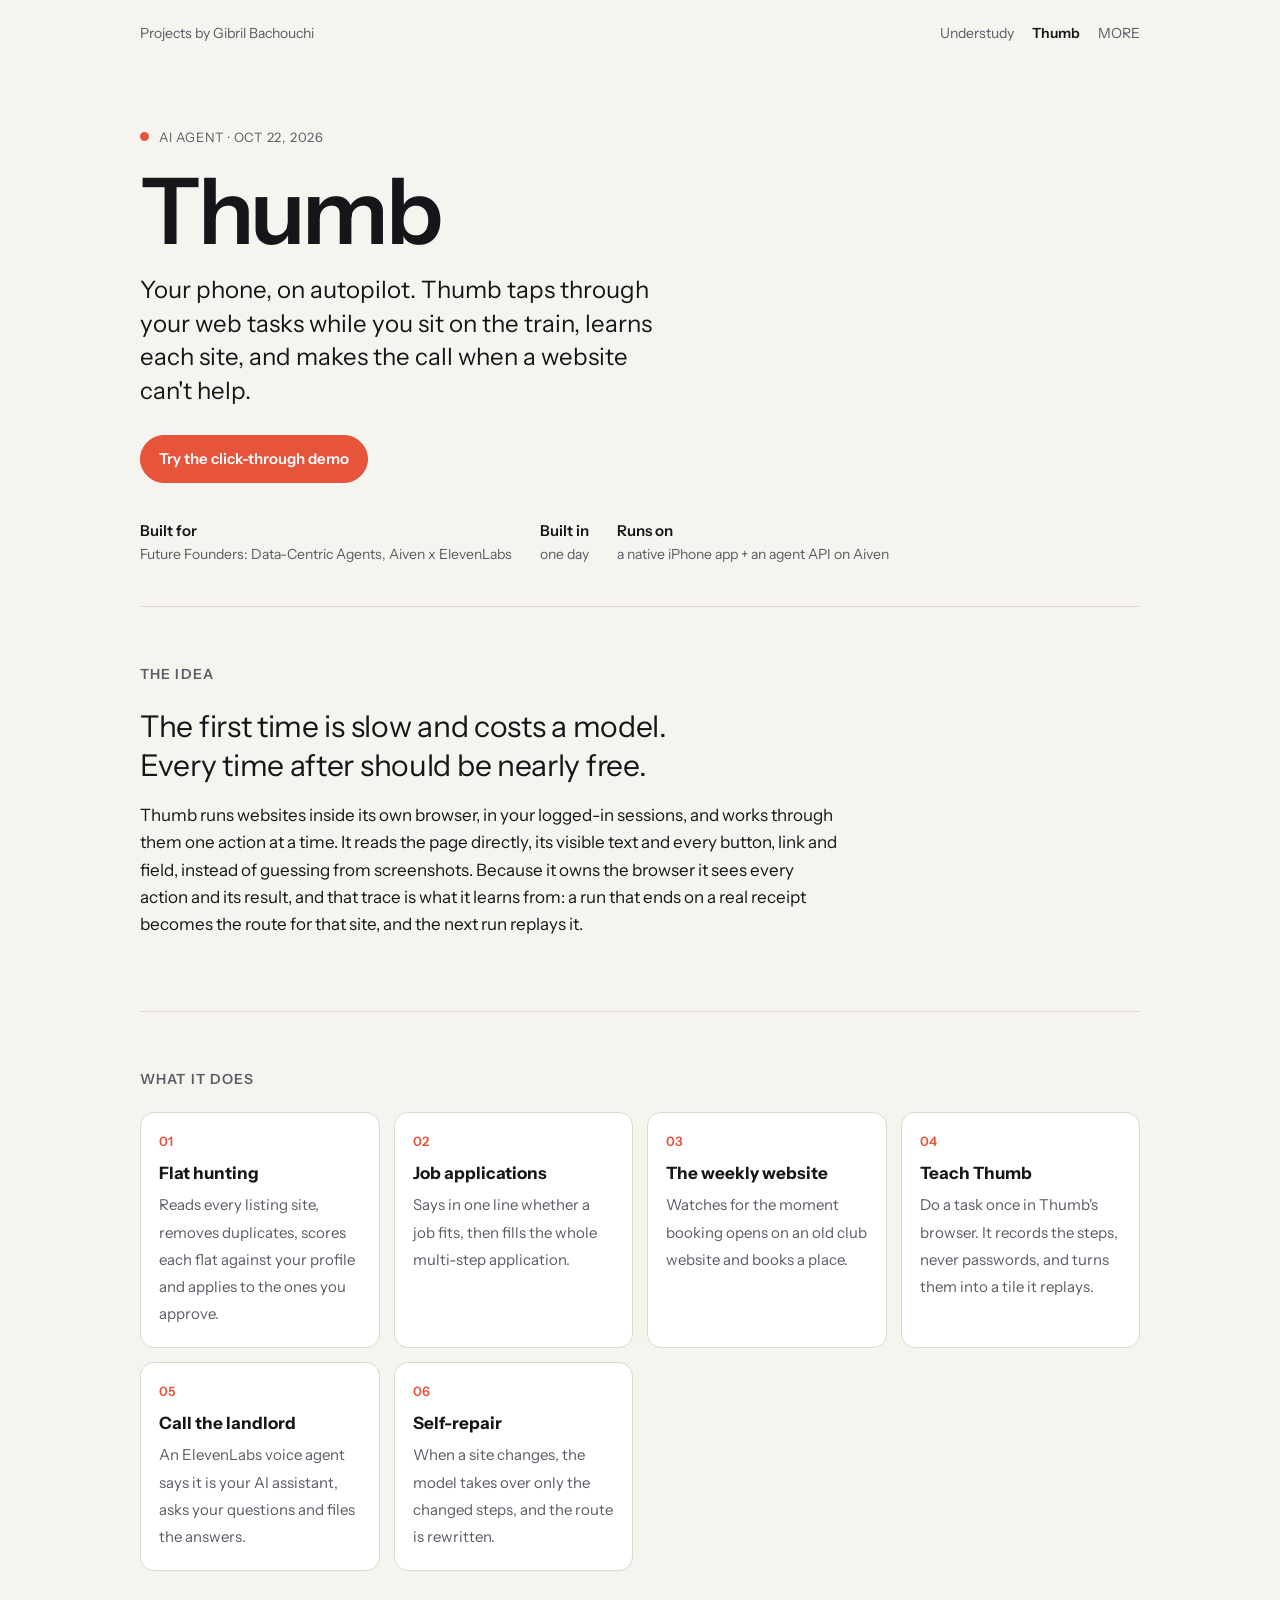
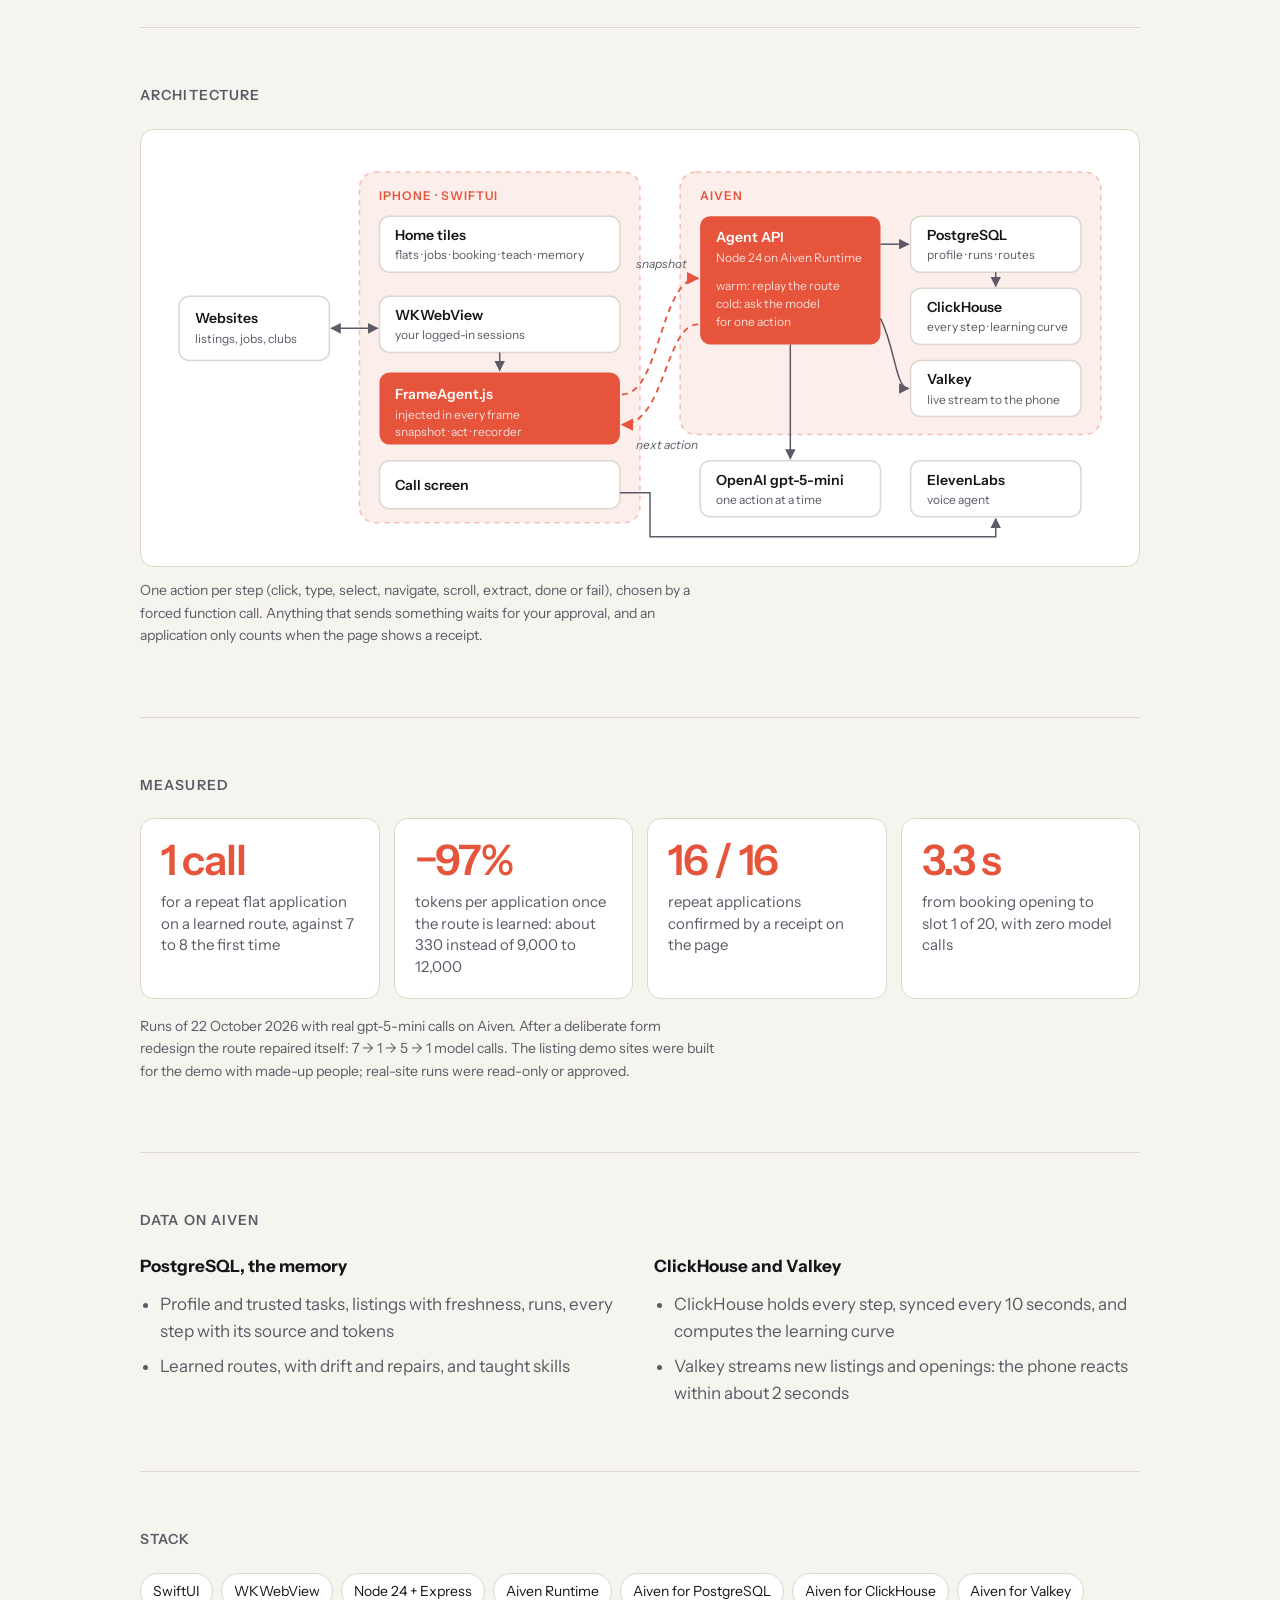
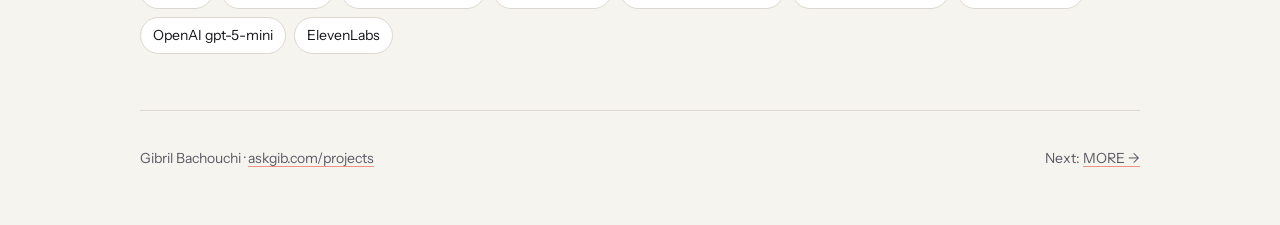
==== thumb/index.html @ 0cd2449a "One-page sites for Understudy, Thumb and MORE — gib" ====
<!doctype html>
<html lang="en">
<head>
<meta charset="utf-8">
<meta name="viewport" content="width=device-width, initial-scale=1">
<title>Thumb</title>
<meta name="description" content="A native iPhone agent that works through websites in your own logged-in sessions, learns each site, and makes the phone call when a website isn't enough.">
<link rel="preconnect" href="https://fonts.googleapis.com">
<link rel="stylesheet" href="https://fonts.googleapis.com/css2?family=Instrument+Sans:wght@400;600&display=swap">
<link rel="stylesheet" href="../style.css">
<style>:root { --accent: #e5543b; }</style>
</head>
<body>
<div class="wrap">
  <header class="top">
    <a href="../">Projects by Gibril Bachouchi</a>
    <nav><a href="../understudy/">Understudy</a><a href="./" aria-current="page">Thumb</a><a href="../more/">MORE</a></nav>
  </header>

  <div class="hero">
    <span class="eyebrow"><span class="dot"></span>AI agent · Oct 22, 2026</span>
    <h1>Thumb</h1>
    <p class="lede">Your phone, on autopilot. Thumb taps through your web tasks while you sit on the train, learns each site, and makes the call when a website can't help.</p>
    <div class="actions">
      <a class="btn primary" href="https://gibouu.github.io/thumb/">Try the click-through demo</a>
    </div>
    <div class="meta">
      <div><b>Built for</b>Future Founders: Data-Centric Agents, Aiven x ElevenLabs</div>
      <div><b>Built in</b>one day</div>
      <div><b>Runs on</b>a native iPhone app + an agent API on Aiven</div>
    </div>
  </div>

  <section>
    <h2>The idea</h2>
    <p class="big">The first time is slow and costs a model. Every time after should be nearly free.</p>
    <p>Thumb runs websites inside its own browser, in your logged-in sessions, and works through them one action at a time. It reads the page directly, its visible text and every button, link and field, instead of guessing from screenshots. Because it owns the browser it sees every action and its result, and that trace is what it learns from: a run that ends on a real receipt becomes the route for that site, and the next run replays it.</p>
  </section>

  <section>
    <h2>What it does</h2>
    <ol class="steps">
      <li><b>Flat hunting</b><span>Reads every listing site, removes duplicates, scores each flat against your profile and applies to the ones you approve.</span></li>
      <li><b>Job applications</b><span>Says in one line whether a job fits, then fills the whole multi-step application.</span></li>
      <li><b>The weekly website</b><span>Watches for the moment booking opens on an old club website and books a place.</span></li>
      <li><b>Teach Thumb</b><span>Do a task once in Thumb's browser. It records the steps, never passwords, and turns them into a tile it replays.</span></li>
      <li><b>Call the landlord</b><span>An ElevenLabs voice agent says it is your AI assistant, asks your questions and files the answers.</span></li>
      <li><b>Self-repair</b><span>When a site changes, the model takes over only the changed steps, and the route is rewritten.</span></li>
    </ol>
  </section>

  <section>
    <h2>Architecture</h2>
    <div class="figure">
      <svg viewBox="0 0 960 400" role="img" aria-labelledby="arch-t">
        <title id="arch-t">Thumb architecture: the iPhone app injects a frame agent into its web view, which talks to an agent API on Aiven Runtime backed by PostgreSQL, ClickHouse and Valkey, with gpt-5-mini choosing actions and ElevenLabs placing calls.</title>
        <defs>
          <marker id="head" viewBox="0 0 10 10" refX="9" refY="5" markerWidth="7" markerHeight="7" orient="auto-start-reverse"><path class="mh" d="M0 0L10 5L0 10z"/></marker>
          <marker id="headA" viewBox="0 0 10 10" refX="9" refY="5" markerWidth="7" markerHeight="7" orient="auto-start-reverse"><path class="mha" d="M0 0L10 5L0 10z"/></marker>
        </defs>

        <rect class="box" x="20" y="148" width="150" height="64" rx="10"/>
        <text class="t" x="36" y="175">Websites</text><text class="s" x="36" y="195">listings, jobs, clubs</text>

        <rect class="zone" x="200" y="24" width="280" height="350" rx="16"/>
        <text class="z" x="220" y="52">iPhone · SwiftUI</text>
        <rect class="box" x="220" y="68" width="240" height="56" rx="10"/>
        <text class="t" x="236" y="92">Home tiles</text><text class="s" x="236" y="111">flats · jobs · booking · teach · memory</text>
        <rect class="box" x="220" y="148" width="240" height="56" rx="10"/>
        <text class="t" x="236" y="172">WKWebView</text><text class="s" x="236" y="191">your logged-in sessions</text>
        <rect class="hot" x="220" y="224" width="240" height="72" rx="10"/>
        <text class="w" x="236" y="250">FrameAgent.js</text>
        <text class="ws" x="236" y="270">injected in every frame</text>
        <text class="ws" x="236" y="287">snapshot · act · recorder</text>
        <rect class="box" x="220" y="312" width="240" height="48" rx="10"/>
        <text class="t" x="236" y="341">Call screen</text>

        <path class="arrow" d="M172 180H218" marker-start="url(#head)"/>
        <path class="arrow" d="M340 204V222"/>

        <rect class="zone" x="520" y="24" width="420" height="262" rx="16"/>
        <text class="z" x="540" y="52">Aiven</text>
        <rect class="hot" x="540" y="68" width="180" height="128" rx="10"/>
        <text class="w" x="556" y="94">Agent API</text>
        <text class="ws" x="556" y="114">Node 24 on Aiven Runtime</text>
        <text class="ws" x="556" y="142">warm: replay the route</text>
        <text class="ws" x="556" y="160">cold: ask the model</text>
        <text class="ws" x="556" y="178">for one action</text>

        <rect class="box" x="750" y="68" width="170" height="56" rx="10"/>
        <text class="t" x="766" y="92">PostgreSQL</text><text class="s" x="766" y="111">profile · runs · routes</text>
        <rect class="box" x="750" y="140" width="170" height="56" rx="10"/>
        <text class="t" x="766" y="164">ClickHouse</text><text class="s" x="766" y="183">every step · learning curve</text>
        <rect class="box" x="750" y="212" width="170" height="56" rx="10"/>
        <text class="t" x="766" y="236">Valkey</text><text class="s" x="766" y="255">live stream to the phone</text>

        <path class="arrow" d="M720 96H748"/>
        <path class="arrow" d="M835 124V138"/>
        <path class="arrow" d="M720 170C735 200 735 240 748 240"/>

        <path class="loop" d="M462 246C500 246 500 130 538 130"/>
        <path class="loop" d="M538 176C505 176 505 276 462 276"/>
        <text class="lbl" x="476" y="120">snapshot</text>
        <text class="lbl" x="476" y="300">next action</text>

        <rect class="box" x="540" y="312" width="180" height="56" rx="10"/>
        <text class="t" x="556" y="336">OpenAI gpt-5-mini</text><text class="s" x="556" y="355">one action at a time</text>
        <path class="arrow" d="M630 196V310"/>

        <rect class="box" x="750" y="312" width="170" height="56" rx="10"/>
        <text class="t" x="766" y="336">ElevenLabs</text><text class="s" x="766" y="355">voice agent</text>
        <path class="arrow" d="M460 344H490V388H835V370"/>
      </svg>
    </div>
    <p class="caption">One action per step (click, type, select, navigate, scroll, extract, done or fail), chosen by a forced function call. Anything that sends something waits for your approval, and an application only counts when the page shows a receipt.</p>
  </section>

  <section>
    <h2>Measured</h2>
    <div class="stats">
      <div class="stat"><div class="n">1 call</div><div class="d">for a repeat flat application on a learned route, against 7 to 8 the first time</div></div>
      <div class="stat"><div class="n">−97%</div><div class="d">tokens per application once the route is learned: about 330 instead of 9,000 to 12,000</div></div>
      <div class="stat"><div class="n">16 / 16</div><div class="d">repeat applications confirmed by a receipt on the page</div></div>
      <div class="stat"><div class="n">3.3 s</div><div class="d">from booking opening to slot 1 of 20, with zero model calls</div></div>
    </div>
    <p class="note">Runs of 22 October 2026 with real gpt-5-mini calls on Aiven. After a deliberate form redesign the route repaired itself: 7 → 1 → 5 → 1 model calls. The listing demo sites were built for the demo with made-up people; real-site runs were read-only or approved.</p>
  </section>

  <section>
    <h2>Data on Aiven</h2>
    <div class="cols">
      <div>
        <h3>PostgreSQL, the memory</h3>
        <ul><li>Profile and trusted tasks, listings with freshness, runs, every step with its source and tokens</li><li>Learned routes, with drift and repairs, and taught skills</li></ul>
      </div>
      <div>
        <h3>ClickHouse and Valkey</h3>
        <ul><li>ClickHouse holds every step, synced every 10 seconds, and computes the learning curve</li><li>Valkey streams new listings and openings: the phone reacts within about 2 seconds</li></ul>
      </div>
    </div>
  </section>

  <section>
    <h2>Stack</h2>
    <ul class="chips">
      <li>SwiftUI</li><li>WKWebView</li><li>Node 24 + Express</li><li>Aiven Runtime</li><li>Aiven for PostgreSQL</li><li>Aiven for ClickHouse</li><li>Aiven for Valkey</li><li>OpenAI gpt-5-mini</li><li>ElevenLabs</li>
    </ul>
  </section>

  <footer>
    <span>Gibril Bachouchi · <a href="https://www.askgib.com/projects">askgib.com/projects</a></span>
    <span>Next: <a href="../more/">MORE →</a></span>
  </footer>
</div>
</body>
</html>
---- style.css ----
/* One stylesheet for every project page. Each page sets --accent on <body>. */
:root {
  --bg: #f6f4ef;
  --surface: #ffffff;
  --ink: #16151a;
  --muted: #5d5a66;
  --line: #dcd8cf;
  --accent: #3b5bfd;
  --accent-ink: #ffffff;
  --tint: color-mix(in srgb, var(--accent) 10%, var(--surface));
  --radius: 14px;
  color-scheme: light;
}
@media (prefers-color-scheme: dark) {
  :root:not([data-theme="light"]) {
    --bg: #111014;
    --surface: #1b1a20;
    --ink: #f2f0ea;
    --muted: #a6a2ad;
    --line: #2f2d36;
    color-scheme: dark;
  }
}

* { box-sizing: border-box; }
html { -webkit-text-size-adjust: 100%; }
body {
  margin: 0;
  background: var(--bg);
  color: var(--ink);
  font: 17px/1.6 "Instrument Sans", system-ui, -apple-system, "Segoe UI", sans-serif;
}
a { color: inherit; text-decoration-color: color-mix(in srgb, var(--accent) 60%, transparent); text-underline-offset: 3px; }
a:hover { text-decoration-color: var(--accent); }

.wrap { max-width: 1040px; margin: 0 auto; padding: 0 20px; }

/* Top bar */
.top { display: flex; justify-content: space-between; align-items: center; padding: 22px 0; font-size: 14px; color: var(--muted); }
.top a { text-decoration: none; }
.top a:hover { color: var(--ink); }
.top nav { display: flex; gap: 18px; flex-wrap: wrap; }
.top nav a[aria-current="page"] { color: var(--ink); font-weight: 600; }

/* Hero */
.hero { padding: 56px 0 40px; border-bottom: 1px solid var(--line); }
.eyebrow { display: inline-flex; gap: 10px; align-items: center; font-size: 13px; letter-spacing: .06em; text-transform: uppercase; color: var(--muted); }
.eyebrow .dot { width: 9px; height: 9px; border-radius: 50%; background: var(--accent); }
h1 { font-size: clamp(44px, 9vw, 92px); line-height: .95; letter-spacing: -.035em; margin: 18px 0 18px; font-weight: 600; }
.lede { font-size: clamp(19px, 2.4vw, 24px); line-height: 1.4; max-width: 34ch; margin: 0 0 28px; }
.actions { display: flex; gap: 12px; flex-wrap: wrap; }
.btn { display: inline-flex; align-items: center; gap: 8px; padding: 11px 18px; border-radius: 999px; font-size: 15px; font-weight: 600; text-decoration: none; border: 1px solid var(--line); background: var(--surface); }
.btn.primary { background: var(--accent); color: var(--accent-ink); border-color: var(--accent); }
.btn:hover { transform: translateY(-1px); }
.meta { display: flex; gap: 28px; flex-wrap: wrap; margin-top: 36px; font-size: 14px; color: var(--muted); }
.meta b { display: block; color: var(--ink); font-weight: 600; font-size: 15px; }

/* Sections */
section { padding: 56px 0; border-bottom: 1px solid var(--line); }
h2 { font-size: 14px; letter-spacing: .08em; text-transform: uppercase; color: var(--muted); margin: 0 0 22px; font-weight: 600; }
.big { font-size: clamp(22px, 3vw, 30px); line-height: 1.3; letter-spacing: -.01em; max-width: 30ch; margin: 0 0 8px; }
p { max-width: 64ch; }

/* Steps */
.steps { list-style: none; padding: 0; margin: 0; display: grid; grid-template-columns: repeat(auto-fit, minmax(220px, 1fr)); gap: 14px; counter-reset: step; }
.steps li { background: var(--surface); border: 1px solid var(--line); border-radius: var(--radius); padding: 18px 18px 20px; counter-increment: step; }
.steps li::before { content: counter(step, decimal-leading-zero); display: block; font-size: 13px; font-weight: 600; color: var(--accent); margin-bottom: 8px; }
.steps b { display: block; margin-bottom: 4px; }
.steps span { color: var(--muted); font-size: 15px; line-height: 1.5; }

/* Diagram */
.figure { background: var(--surface); border: 1px solid var(--line); border-radius: var(--radius); padding: 18px; overflow-x: auto; }
.figure svg { display: block; width: 100%; height: auto; min-width: 640px; }
.figure + .caption { color: var(--muted); font-size: 14px; margin-top: 12px; }
svg .box { fill: var(--surface); stroke: var(--line); stroke-width: 1.5; }
svg .zone { fill: var(--tint); stroke: color-mix(in srgb, var(--accent) 35%, transparent); stroke-width: 1.5; stroke-dasharray: 5 5; }
svg .hot { fill: var(--accent); stroke: none; }
svg .t { fill: var(--ink); font: 600 14px "Instrument Sans", system-ui, sans-serif; }
svg .s { fill: var(--muted); font: 12px "Instrument Sans", system-ui, sans-serif; }
svg .z { fill: var(--accent); font: 600 12px "Instrument Sans", system-ui, sans-serif; letter-spacing: .08em; text-transform: uppercase; }
svg .w { fill: var(--accent-ink); font: 600 14px "Instrument Sans", system-ui, sans-serif; }
svg .ws { fill: color-mix(in srgb, var(--accent-ink) 80%, transparent); font: 12px "Instrument Sans", system-ui, sans-serif; }
svg .arrow { stroke: var(--muted); stroke-width: 1.5; fill: none; marker-end: url(#head); }
svg .loop { stroke: var(--accent); stroke-width: 1.8; fill: none; stroke-dasharray: 6 5; marker-end: url(#headA); }
svg .lbl { fill: var(--muted); font: italic 12px "Instrument Sans", system-ui, sans-serif; }

/* Numbers */
.stats { display: grid; grid-template-columns: repeat(auto-fit, minmax(200px, 1fr)); gap: 14px; }
.stat { background: var(--surface); border: 1px solid var(--line); border-radius: var(--radius); padding: 20px; }
.stat .n { font-size: clamp(30px, 4.4vw, 42px); font-weight: 600; letter-spacing: -.03em; line-height: 1; color: var(--accent); }
.stat .d { margin-top: 10px; font-size: 15px; color: var(--muted); line-height: 1.45; }
.note { color: var(--muted); font-size: 14px; margin-top: 16px; }

/* Stack chips */
.chips { display: flex; flex-wrap: wrap; gap: 8px; list-style: none; padding: 0; margin: 0; }
.chips li { padding: 6px 12px; border-radius: 999px; background: var(--surface); border: 1px solid var(--line); font-size: 14px; }

/* Two-column honest list */
.cols { display: grid; grid-template-columns: repeat(auto-fit, minmax(280px, 1fr)); gap: 28px; }
.cols h3 { font-size: 17px; margin: 0 0 10px; }
.cols ul { margin: 0; padding-left: 20px; color: var(--muted); }
.cols li { margin-bottom: 8px; }

/* Index cards */
.cards { display: grid; grid-template-columns: repeat(auto-fit, minmax(280px, 1fr)); gap: 16px; }
.card { display: block; text-decoration: none; background: var(--surface); border: 1px solid var(--line); border-radius: var(--radius); padding: 24px; border-top: 6px solid var(--accent); transition: transform .15s; }
.card:hover { transform: translateY(-3px); }
.card h3 { font-size: 30px; letter-spacing: -.02em; margin: 6px 0 8px; }
.card p { color: var(--muted); margin: 0 0 14px; font-size: 15px; }
.card .go { font-weight: 600; font-size: 15px; color: var(--accent); }

footer { padding: 36px 0 56px; color: var(--muted); font-size: 14px; display: flex; justify-content: space-between; flex-wrap: wrap; gap: 12px; }

@media (prefers-reduced-motion: reduce) { * { transition: none !important; } .btn:hover, .card:hover { transform: none; } }
svg .mh { fill: var(--muted); }
svg .mha { fill: var(--accent); }
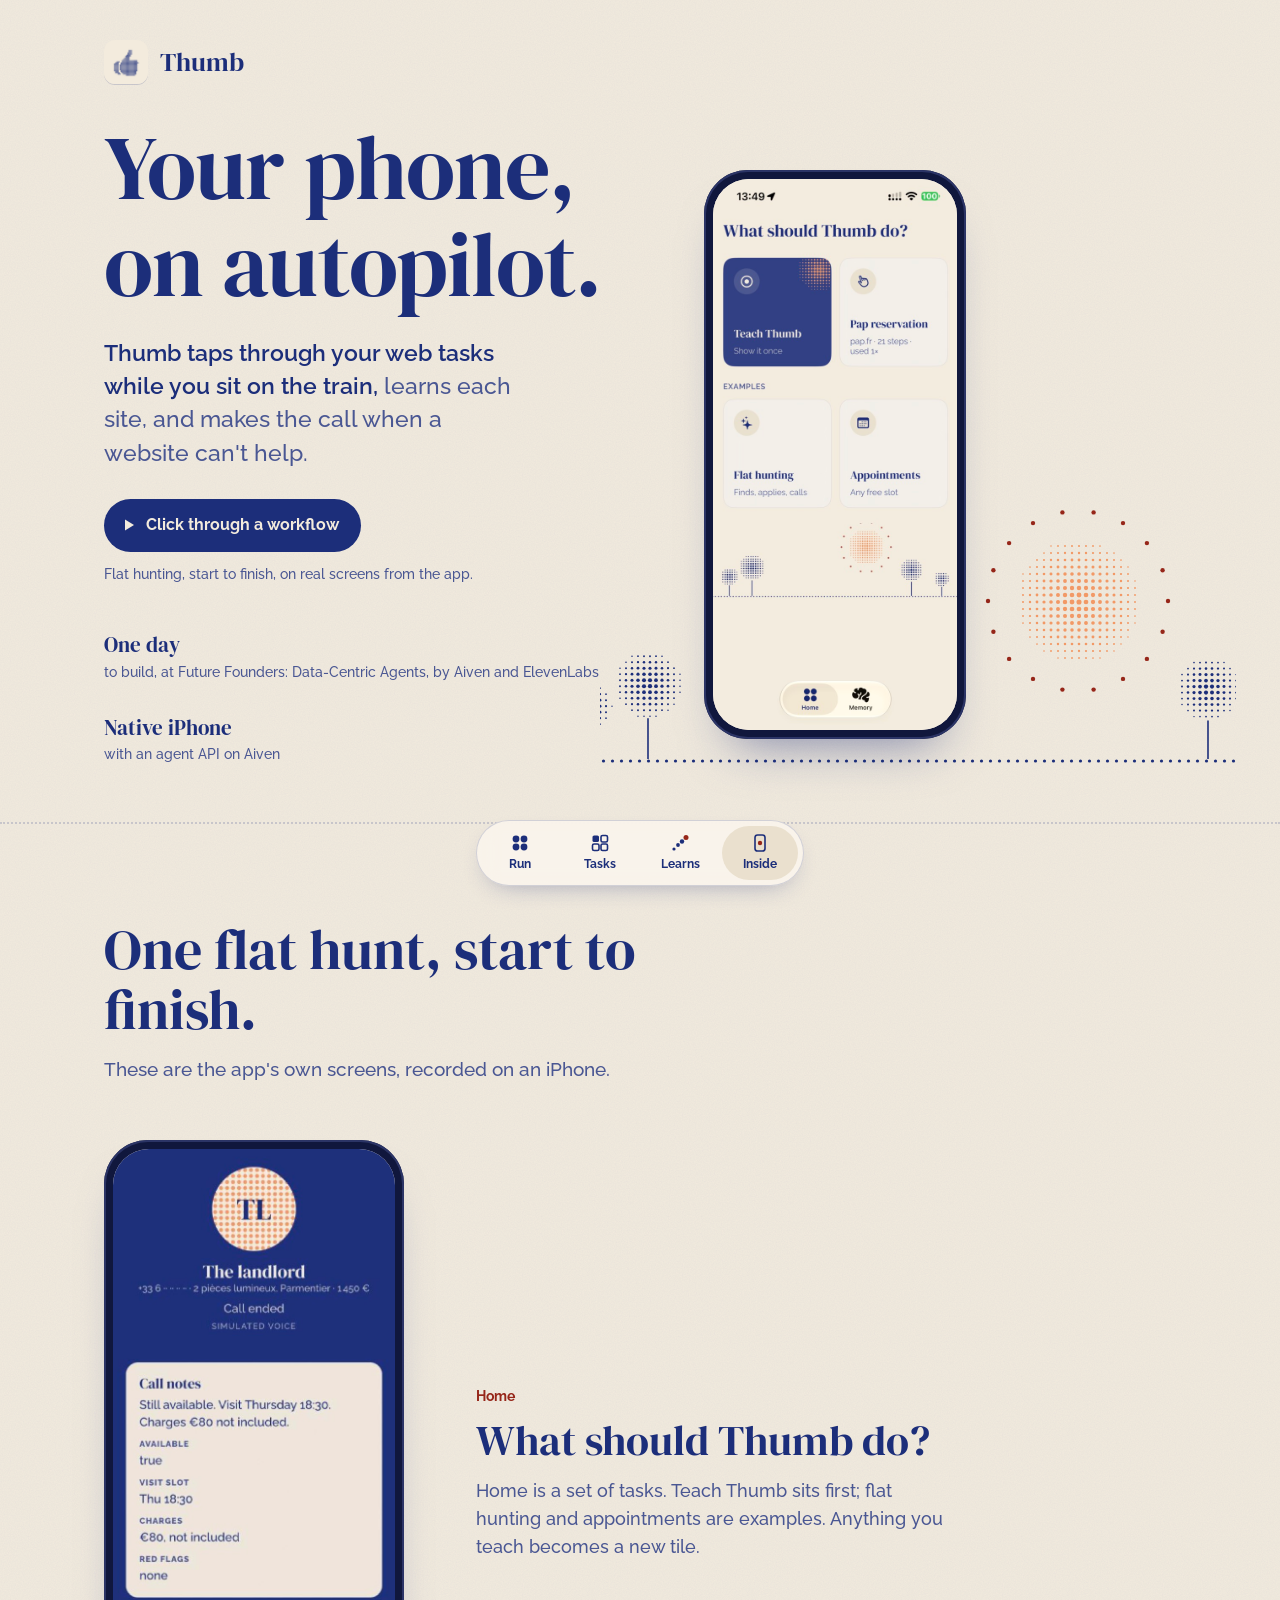
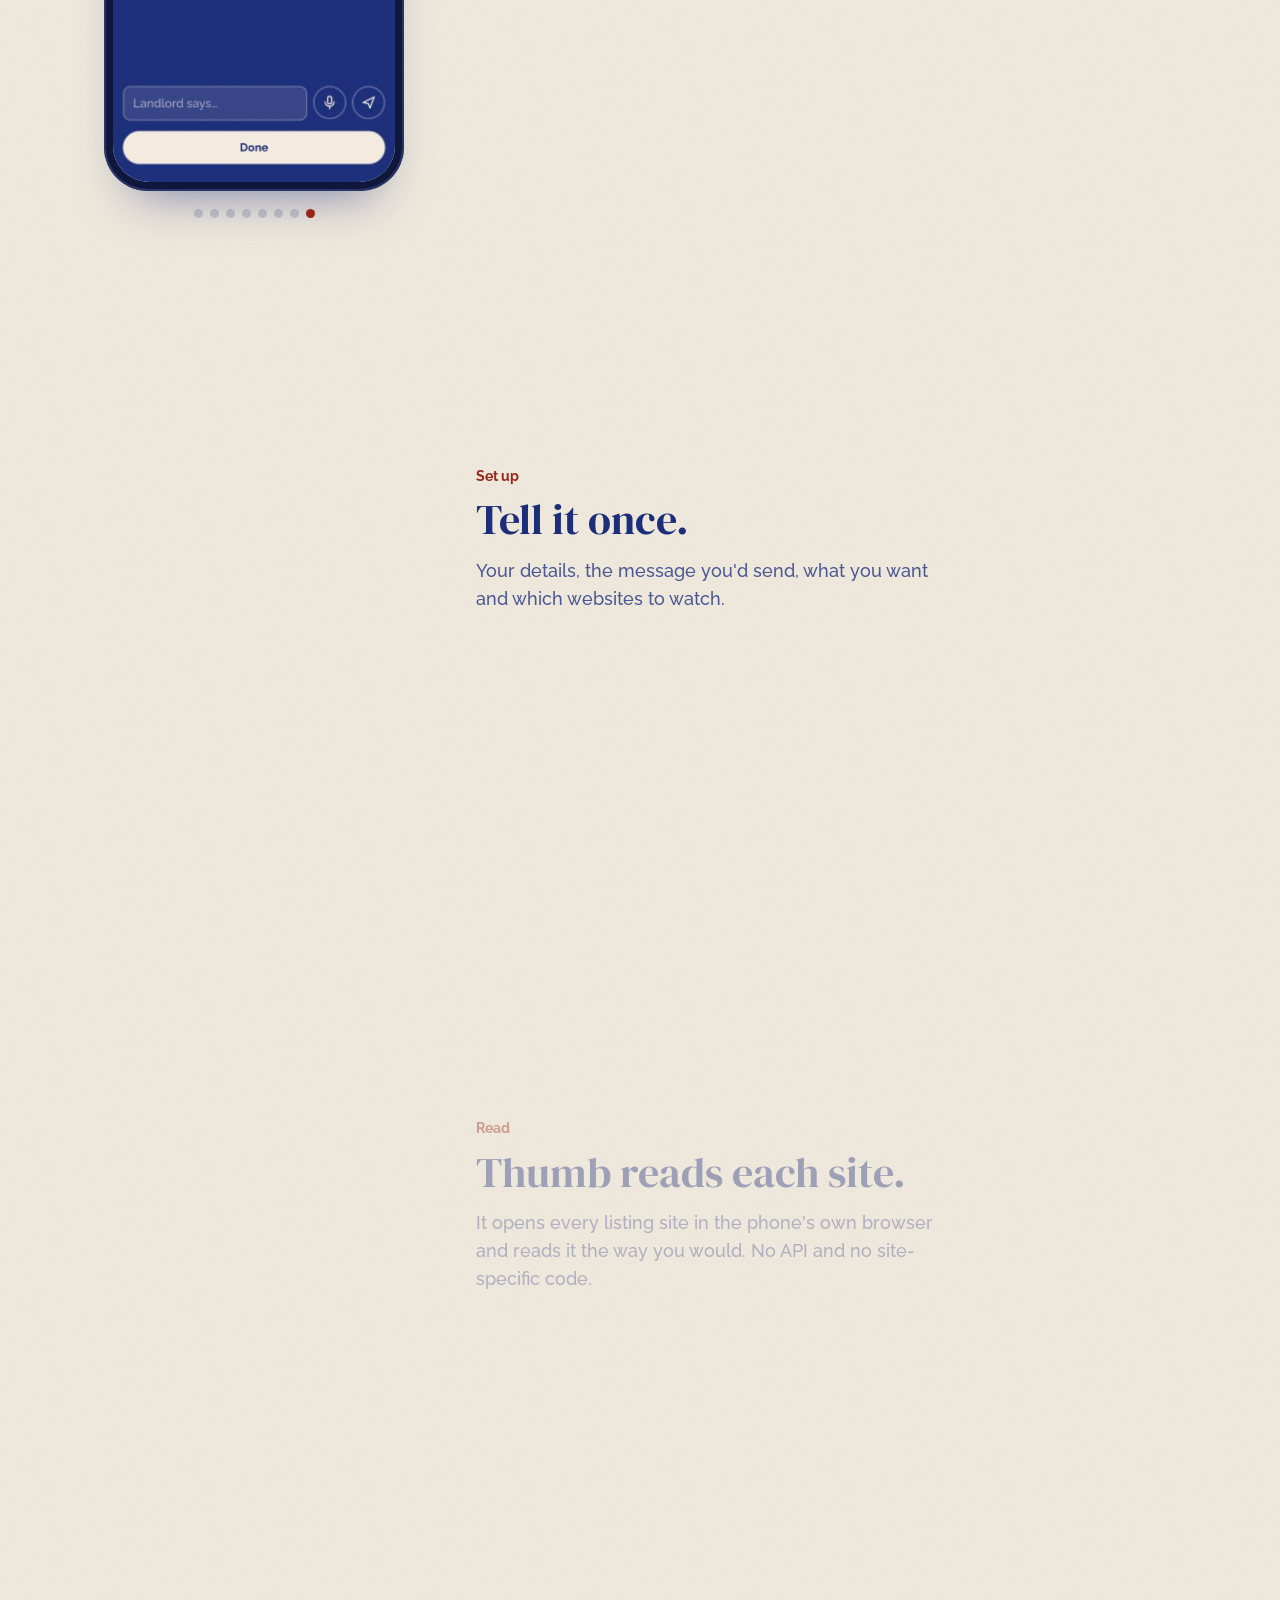
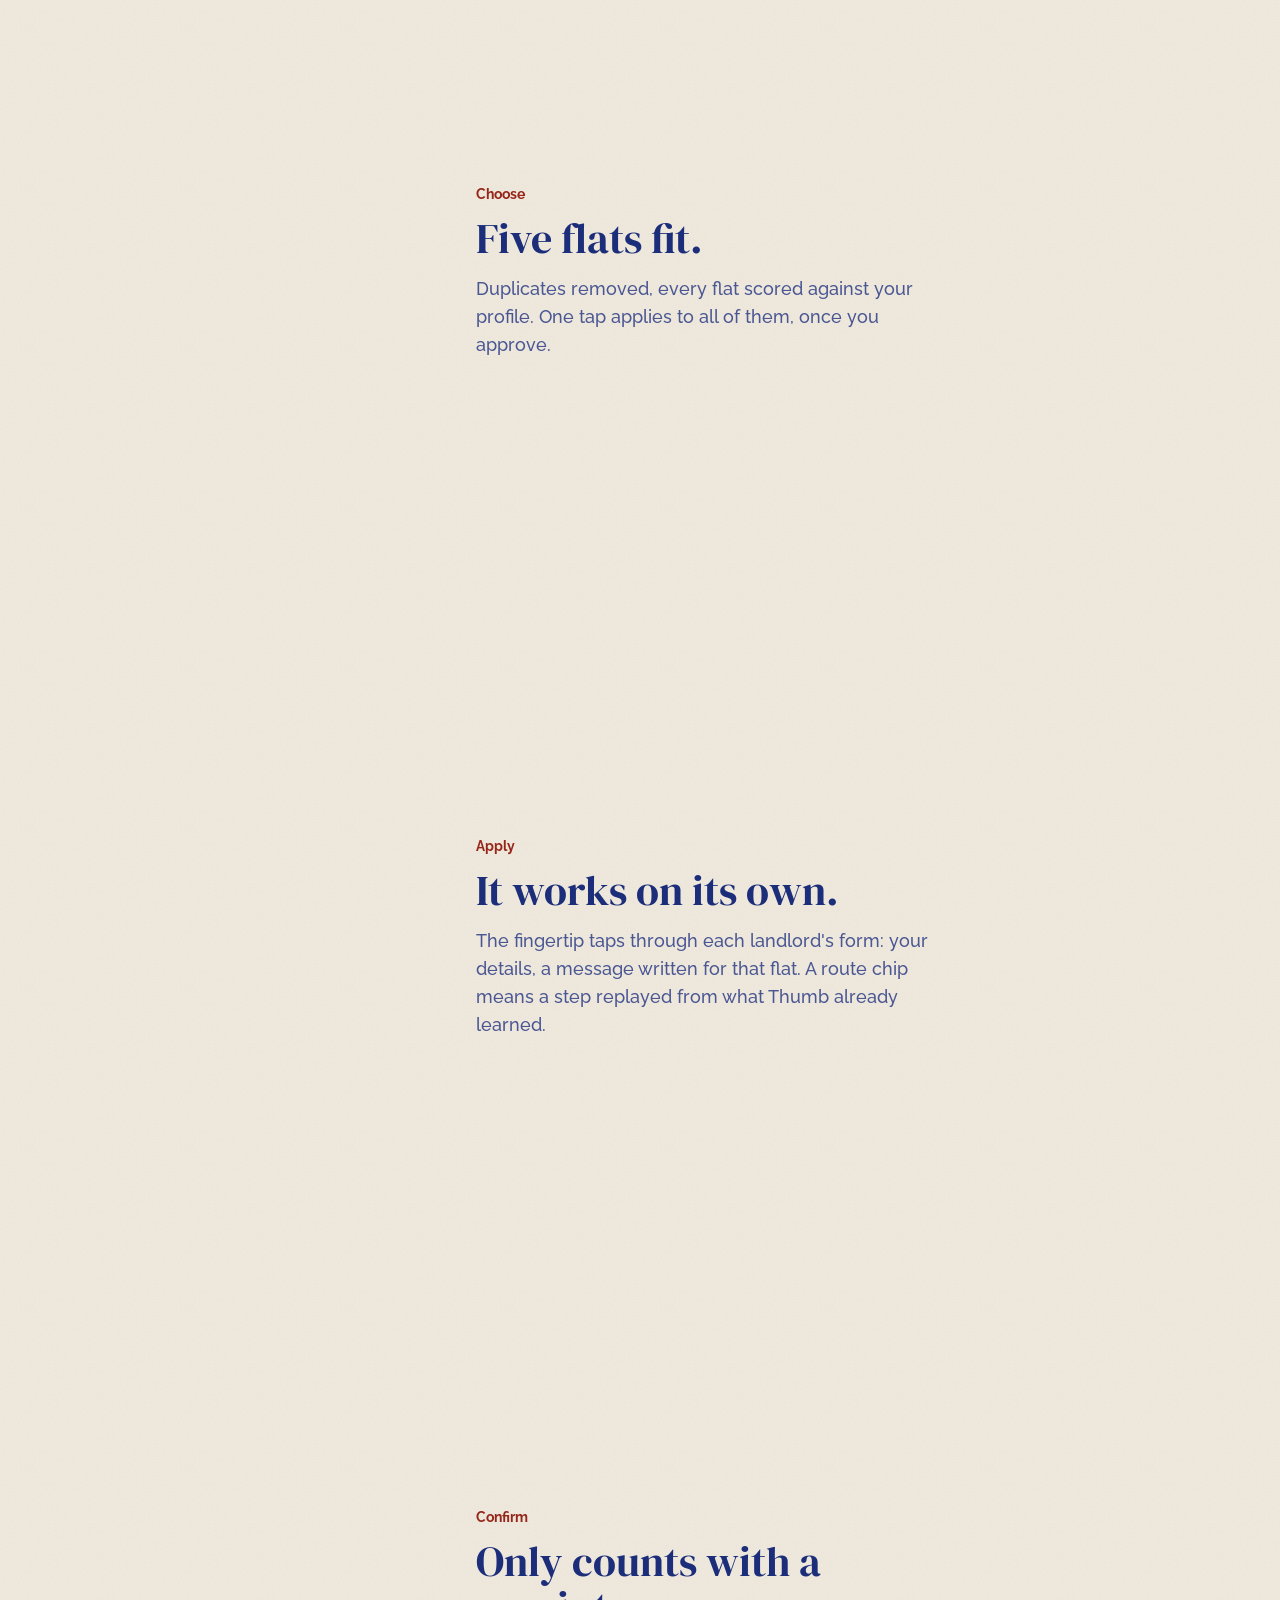
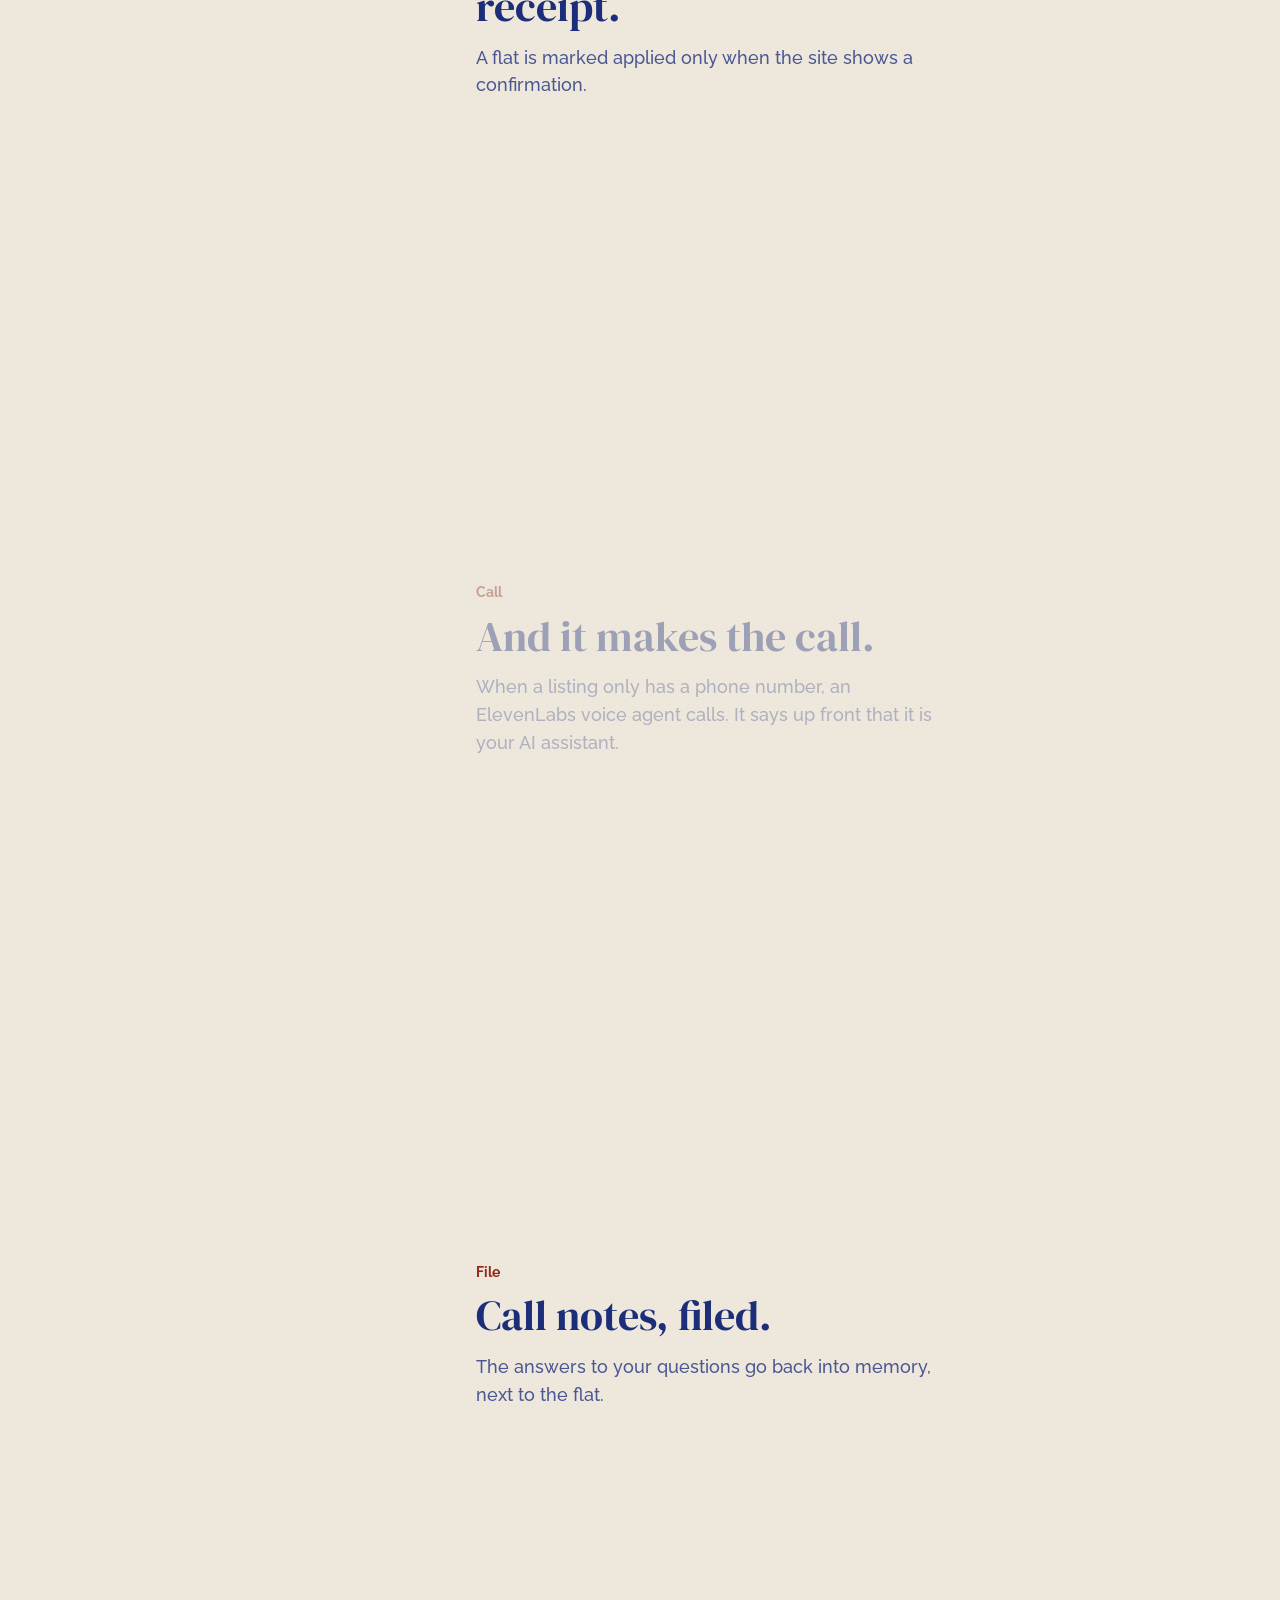
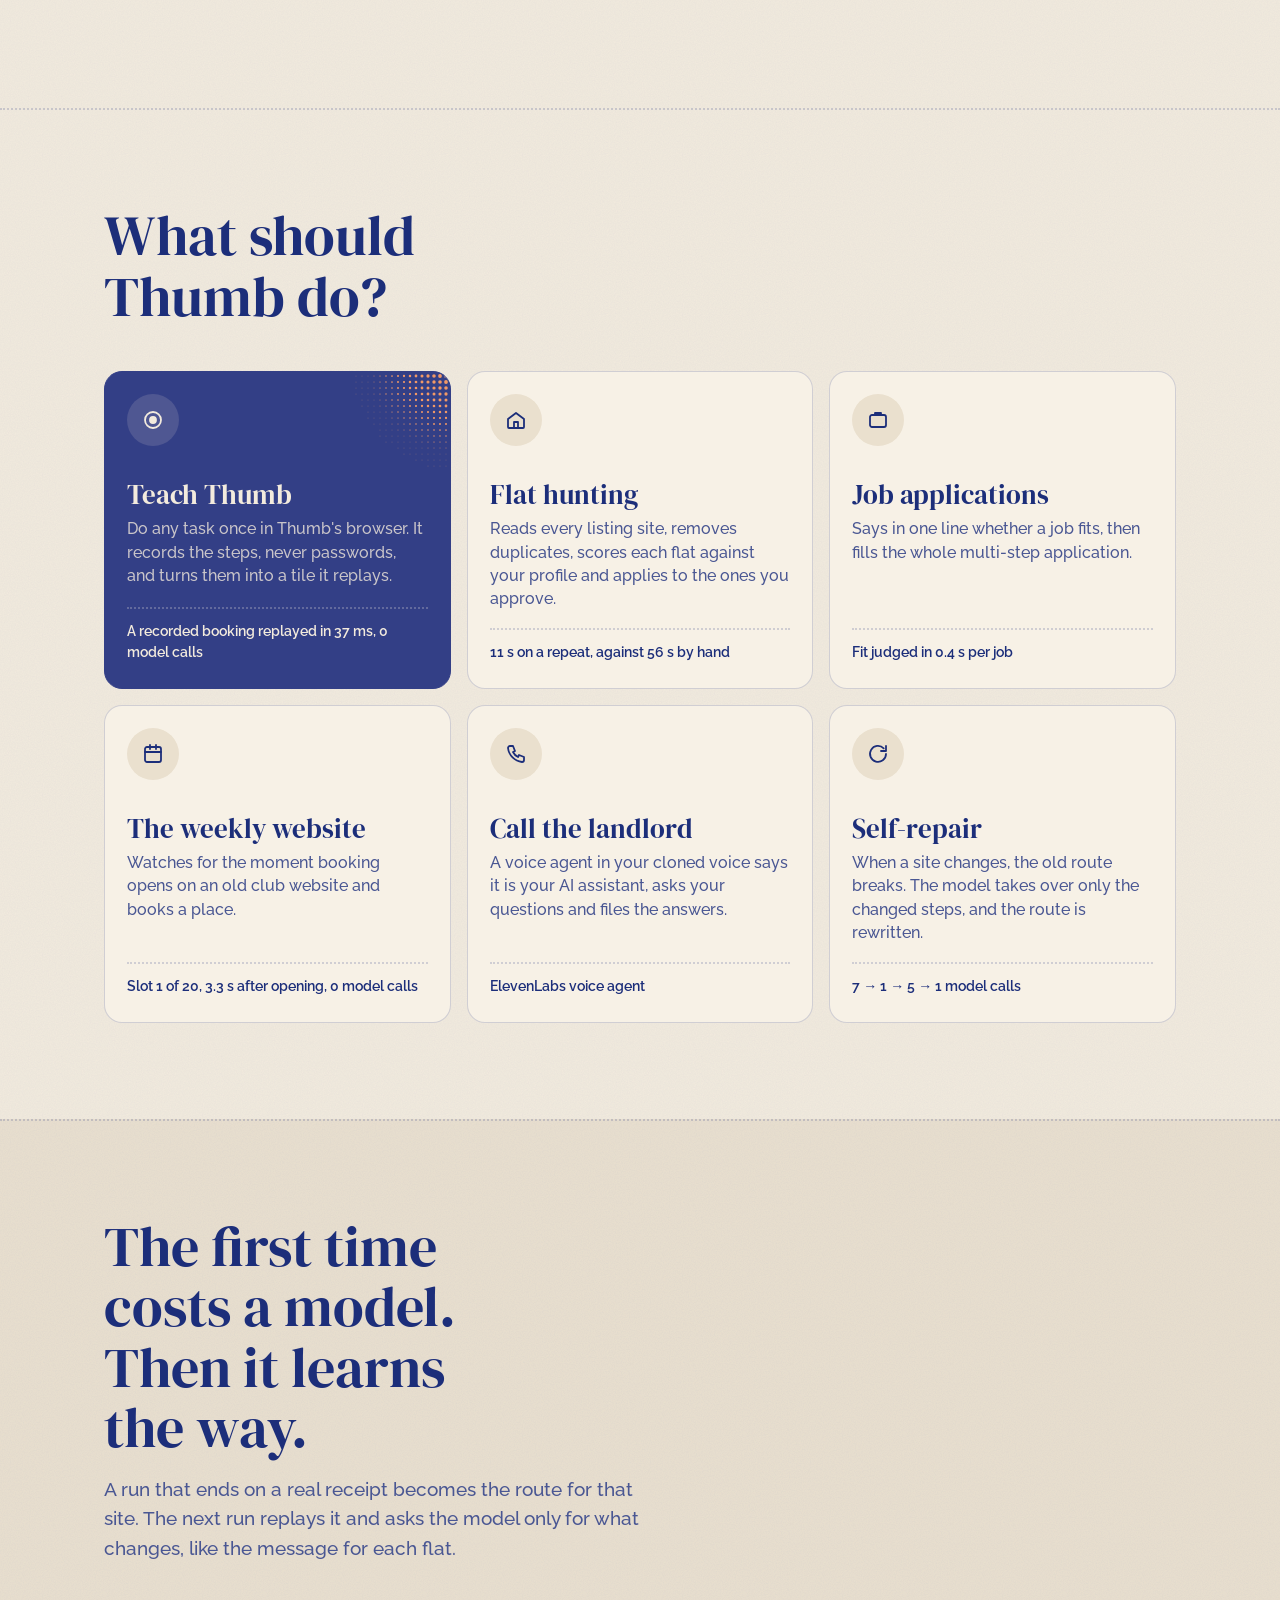
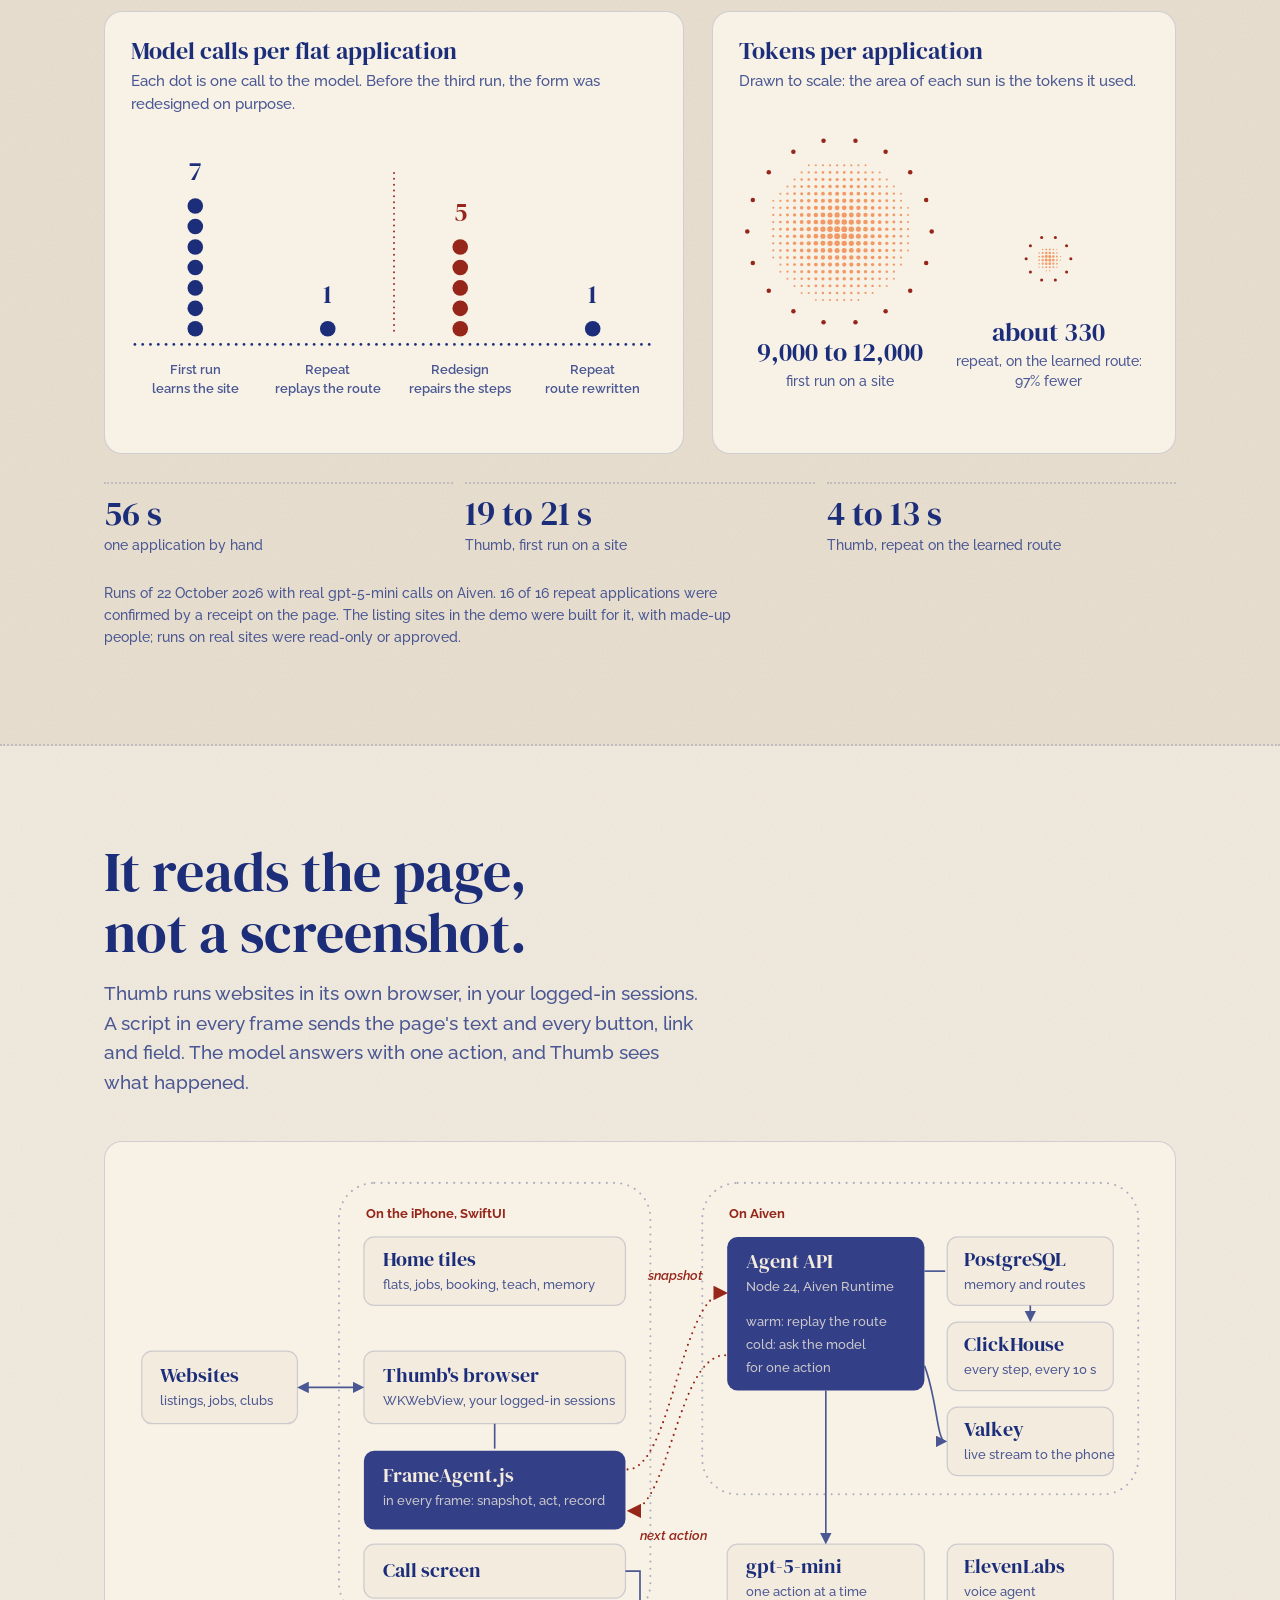
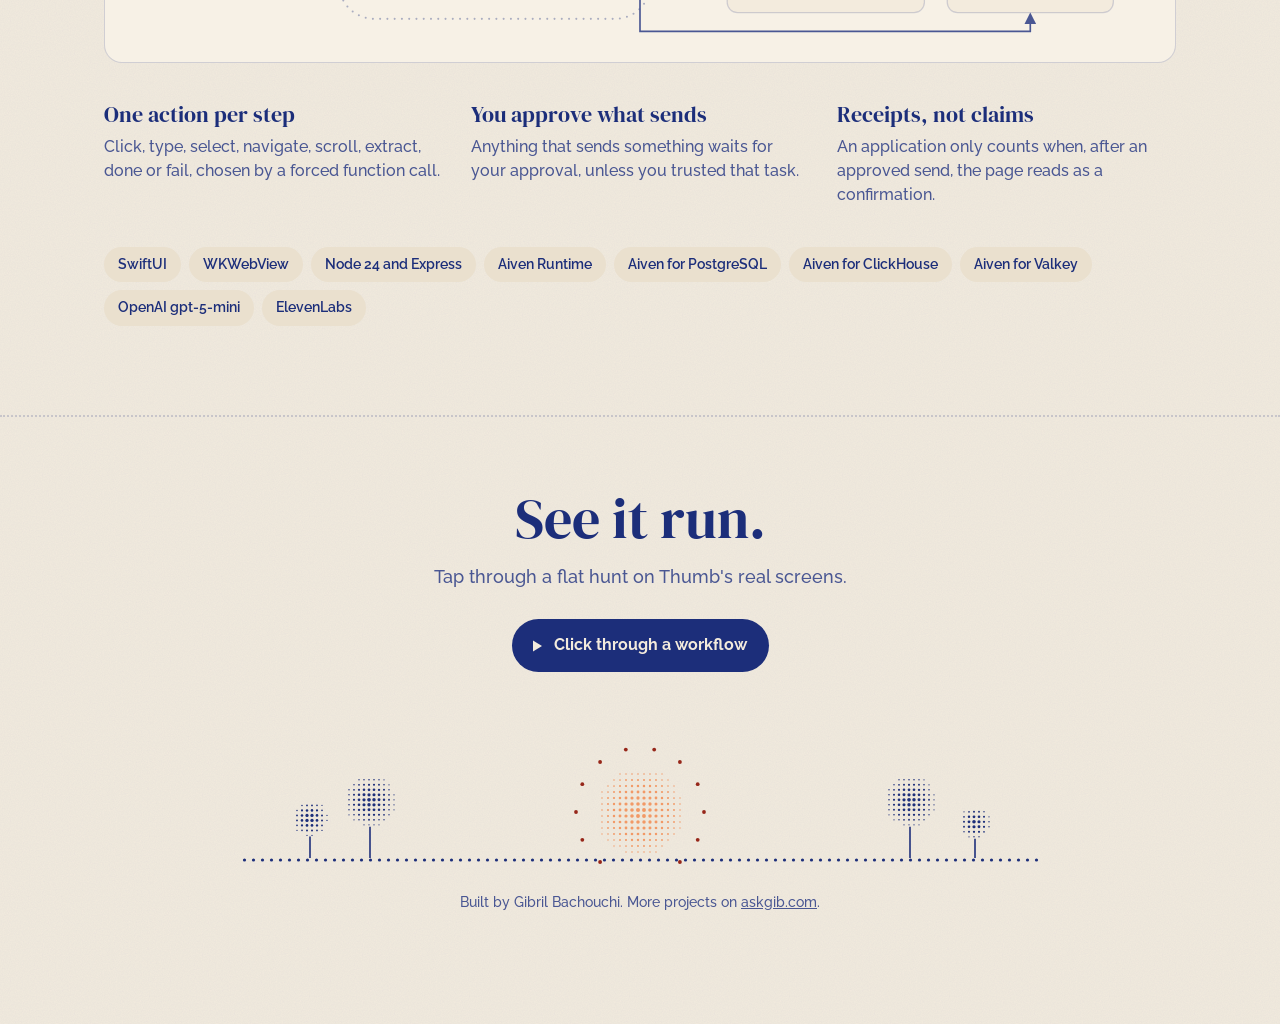
==== commit 93903d67: "Each project page in its own style; remove the summary page Understudy: 70s NASA mission poster with" ====
--- a/thumb/index.html
+++ b/thumb/index.html
@@ -2,155 +2,545 @@
 <html lang="en">
 <head>
 <meta charset="utf-8">
-<meta name="viewport" content="width=device-width, initial-scale=1">
+<meta name="viewport" content="width=device-width, initial-scale=1, viewport-fit=cover">
 <title>Thumb</title>
-<meta name="description" content="A native iPhone agent that works through websites in your own logged-in sessions, learns each site, and makes the phone call when a website isn't enough.">
+<meta name="description" content="Thumb is an iPhone agent that taps through your web tasks in your own logged-in sessions, learns each site, and makes the call when a website can't help.">
+<meta name="theme-color" content="#F3EBDD">
+<link rel="icon" href="img/icon.svg" type="image/svg+xml">
+<link rel="apple-touch-icon" href="img/app-icon.png">
 <link rel="preconnect" href="https://fonts.googleapis.com">
-<link rel="stylesheet" href="https://fonts.googleapis.com/css2?family=Instrument+Sans:wght@400;600&display=swap">
-<link rel="stylesheet" href="../style.css">
-<style>:root { --accent: #e5543b; }</style>
+<link rel="preconnect" href="https://fonts.gstatic.com" crossorigin>
+<link rel="stylesheet" href="https://fonts.googleapis.com/css2?family=DM+Serif+Display&family=Raleway:wght@500;600;700&display=swap">
+<style>
+/* Thumb's own tokens, from the app's theme.css */
+:root {
+  --paper: #F3EBDD;
+  --paper-2: #EAE0CE;
+  --card: #F7F1E6;
+  --ink: #1C2E7A;
+  --ink-soft: #4A5793;
+  --rust: #962619;
+  --rust-soft: #C9573D;
+  --sun: #F29966;
+  --line: rgba(28, 46, 122, .18);
+  --radius: 10px;
+  --title: "DM Serif Display", Georgia, serif;
+  --text: "Raleway", -apple-system, "Helvetica Neue", sans-serif;
+  --grain: url("data:image/svg+xml;utf8,<svg xmlns='http://www.w3.org/2000/svg' width='160' height='160'><filter id='n'><feTurbulence type='fractalNoise' baseFrequency='.85' numOctaves='3' stitchTiles='stitch'/><feColorMatrix values='0 0 0 0 0.11  0 0 0 0 0.18  0 0 0 0 0.48  0 0 0 .07 0'/></filter><rect width='100%' height='100%' filter='url(%23n)'/></svg>");
+  color-scheme: light;
+}
+* { box-sizing: border-box; }
+html { scroll-behavior: smooth; -webkit-text-size-adjust: 100%; overflow-x: clip; }
+body {
+  margin: 0;
+  background: var(--paper) var(--grain);
+  color: var(--ink);
+  font: 500 17px/1.55 var(--text);
+  -webkit-font-smoothing: antialiased;
+  overflow-x: clip;
+}
+h1, h2, h3 { font-family: var(--title); font-weight: 400; margin: 0; line-height: 1.08; }
+p { margin: 0; }
+a { color: inherit; }
+img { display: block; max-width: 100%; }
+.soft { color: var(--ink-soft); }
+:focus-visible { outline: 2px solid var(--rust); outline-offset: 3px; border-radius: 6px; }
+
+.wrap { max-width: 1120px; margin: 0 auto; padding: 0 24px; }
+
+/* ── Hero: the app's home landscape, with the phone standing on the horizon ── */
+.hero { position: relative; padding: 40px 0 0; overflow: hidden; }
+.brand { display: flex; align-items: center; gap: 12px; }
+.brand img { width: 44px; height: 44px; border-radius: 11px; box-shadow: 0 1px 0 var(--line); }
+.brand span { font-family: var(--title); font-size: 26px; }
+.hero-grid { display: grid; grid-template-columns: 1fr 1fr; gap: 40px; align-items: center; margin-top: 36px; }
+.hero h1 { font-size: clamp(52px, 7vw, 92px); letter-spacing: -.01em; text-wrap: balance; }
+.hero .lede { font-size: clamp(19px, 2.1vw, 23px); line-height: 1.45; margin: 22px 0 30px; max-width: 30ch; color: var(--ink-soft); }
+.hero .lede b { color: var(--ink); font-weight: 600; }
+.cta { display: inline-flex; align-items: center; gap: 10px; padding: 14px 22px 14px 18px; border-radius: 999px; background: var(--ink); color: var(--paper); font-weight: 700; font-size: 16px; text-decoration: none; }
+.cta svg { width: 14px; height: 14px; }
+.cta:hover { background: #24398f; }
+.cta-note { display: block; margin-top: 12px; font-size: 14px; color: var(--ink-soft); }
+.hero-facts { display: flex; gap: 28px; flex-wrap: wrap; margin: 44px 0 56px; font-size: 14px; color: var(--ink-soft); }
+.hero-facts b { display: block; font-family: var(--title); font-weight: 400; font-size: 21px; color: var(--ink); }
+
+.scene { position: relative; height: 640px; }
+.scene svg.land { position: absolute; left: -60px; right: -60px; bottom: 0; width: calc(100% + 120px); height: 340px; }
+.scene .phone { position: absolute; left: 34%; bottom: 52px; transform: translateX(-50%); width: 262px; }
+
+/* ── The phone frame (used in the hero and the sticky walk-through) ── */
+.phone { aspect-ratio: 599 / 1300; padding: 9px; border-radius: 44px; background: #10173d; box-shadow: 0 30px 50px -28px rgba(28, 46, 122, .55), inset 0 0 0 2px #2b3466; }
+.phone .glass { position: relative; width: 100%; height: 100%; border-radius: 36px; overflow: hidden; background: var(--paper); }
+.phone .glass img { position: absolute; inset: 0; width: 100%; height: 100%; object-fit: cover; transition: opacity .35s ease; }
+
+/* ── Walk-through: sticky phone, steps scroll beside it ── */
+.walk { padding: 96px 0 40px; border-top: 2px dotted var(--line); }
+.walk-head { max-width: 640px; }
+.walk-head h2 { font-size: clamp(36px, 5vw, 56px); }
+.walk-head p { margin-top: 14px; font-size: 19px; color: var(--ink-soft); }
+.walk-grid { display: grid; grid-template-columns: 300px 1fr; gap: 72px; margin-top: 56px; }
+.walk-phone { position: sticky; top: 7vh; align-self: start; }
+.walk-phone .phone { width: 300px; }
+.pager { display: flex; gap: 7px; justify-content: center; margin-top: 18px; }
+.pager i { width: 9px; height: 9px; border-radius: 50%; background: var(--line); transition: background .25s; }
+.pager i.on { background: var(--rust); }
+.steps { list-style: none; margin: 0; padding: 0; }
+.step { min-height: 74vh; display: flex; flex-direction: column; justify-content: center; max-width: 470px; opacity: .38; transition: opacity .3s; }
+.step.on { opacity: 1; }
+.step .n { font-weight: 700; font-size: 14px; color: var(--rust); margin-bottom: 10px; }
+.step h3 { font-size: clamp(30px, 3.6vw, 42px); margin-bottom: 14px; }
+.step p { font-size: 18px; color: var(--ink-soft); }
+.step .shot { display: none; }
+
+/* ── Tasks: the app's home tiles ── */
+.tasks { padding: 96px 0; border-top: 2px dotted var(--line); }
+.tasks h2 { font-size: clamp(36px, 5vw, 56px); max-width: 16ch; }
+.tiles { display: grid; grid-template-columns: repeat(3, 1fr); gap: 16px; margin-top: 44px; }
+.tile { position: relative; overflow: hidden; background: var(--card); border: 1px solid var(--line); border-radius: 18px; padding: 22px 22px 24px; min-height: 250px; display: flex; flex-direction: column; }
+.tile .ico { width: 52px; height: 52px; border-radius: 50%; background: var(--paper-2); display: grid; place-items: center; }
+.tile .ico svg { width: 24px; height: 24px; stroke: var(--ink); fill: none; stroke-width: 1.8; stroke-linecap: round; stroke-linejoin: round; }
+.tile h3 { font-size: 27px; margin: 34px 0 8px; }
+.tile p { font-size: 15.5px; line-height: 1.5; color: var(--ink-soft); margin-bottom: 18px; }
+.tile .m { margin-top: auto; padding-top: 12px; border-top: 2px dotted var(--line); font-size: 14px; font-weight: 600; color: var(--ink); }
+.tile.lead { background: #333f86; border-color: #333f86; color: var(--paper); }
+.tile.lead .ico { background: rgba(243, 235, 221, .14); }
+.tile.lead .ico svg { stroke: var(--paper); }
+.tile.lead p { color: rgba(243, 235, 221, .78); }
+.tile.lead .m { color: var(--paper); border-top-color: rgba(243, 235, 221, .25); }
+.tile.lead .corner { position: absolute; top: -6px; right: -6px; width: 104px; height: 104px; }
+
+/* ── Learning: the signature figure ── */
+.learn { padding: 96px 0; background: var(--paper-2) var(--grain); border-top: 2px dotted var(--line); border-bottom: 2px dotted var(--line); }
+.learn h2 { font-size: clamp(36px, 5vw, 56px); max-width: 15ch; }
+.learn .intro { margin-top: 16px; font-size: 19px; color: var(--ink-soft); max-width: 46ch; }
+.fig { display: grid; grid-template-columns: 1.25fr 1fr; gap: 28px; margin-top: 48px; }
+.panel { background: var(--card); border: 1px solid var(--line); border-radius: 18px; padding: 26px; }
+.panel h3 { font-size: 24px; }
+.panel .sub { margin-top: 6px; font-size: 15px; color: var(--ink-soft); }
+.panel svg { display: block; width: 100%; height: auto; margin-top: 18px; }
+.panel svg text { font-family: var(--text); fill: var(--ink-soft); font-size: 13px; font-weight: 600; }
+.panel svg text.big { font-family: var(--title); fill: var(--ink); font-size: 26px; font-weight: 400; }
+.panel svg text.rust { fill: var(--rust); }
+.sun-fig { display: grid; grid-template-columns: 1fr 1fr; align-items: end; gap: 8px; margin-top: 18px; text-align: center; }
+.sun-fig svg { margin: 0 auto; }
+.sun-fig b { display: block; font-family: var(--title); font-weight: 400; font-size: 26px; }
+.sun-fig span { display: block; font-size: 14px; color: var(--ink-soft); line-height: 1.4; }
+.time-row { display: grid; grid-template-columns: 1fr 1fr 1fr; gap: 12px; margin-top: 28px; }
+.time-row div { border-top: 2px dotted var(--line); padding-top: 12px; }
+.time-row b { display: block; font-family: var(--title); font-weight: 400; font-size: 34px; line-height: 1; }
+.time-row span { display: block; margin-top: 6px; font-size: 14px; color: var(--ink-soft); line-height: 1.4; }
+.footnote { margin-top: 28px; font-size: 14px; color: var(--ink-soft); max-width: 70ch; }
+
+/* ── Inside: architecture in the app's language ── */
+.inside { padding: 96px 0 72px; }
+.inside h2 { font-size: clamp(36px, 5vw, 56px); max-width: 17ch; }
+.inside .intro { margin-top: 16px; font-size: 19px; color: var(--ink-soft); max-width: 50ch; }
+.arch { margin-top: 44px; background: var(--card); border: 1px solid var(--line); border-radius: 18px; padding: 16px; overflow-x: auto; }
+.arch svg { display: block; width: 100%; min-width: 760px; height: auto; }
+.arch .zone { fill: none; stroke: var(--ink); stroke-opacity: .35; stroke-width: 2; stroke-dasharray: 0 7; stroke-linecap: round; }
+.arch .box { fill: var(--paper); stroke: var(--line); stroke-width: 1.2; }
+.arch .fill { fill: #333f86; }
+.arch .t { font: 400 19px var(--title); fill: var(--ink); }
+.arch .s { font: 500 13px var(--text); fill: var(--ink-soft); }
+.arch .tw { font: 400 19px var(--title); fill: var(--paper); }
+.arch .sw { font: 500 13px var(--text); fill: rgba(243, 235, 221, .8); }
+.arch .z { font: 700 13px var(--text); fill: var(--rust); }
+.arch .ln { stroke: var(--ink-soft); stroke-width: 1.6; fill: none; }
+.arch .loop { stroke: var(--rust); stroke-width: 2; fill: none; stroke-dasharray: 0 6; stroke-linecap: round; }
+.arch .lb { font: italic 600 13px var(--text); fill: var(--rust); }
+.rules { display: grid; grid-template-columns: repeat(3, 1fr); gap: 28px; margin-top: 40px; }
+.rules h3 { font-size: 22px; margin-bottom: 8px; }
+.rules p { font-size: 15.5px; color: var(--ink-soft); }
+.stack { display: flex; flex-wrap: wrap; gap: 8px; margin-top: 40px; list-style: none; padding: 0; }
+.stack li { padding: 7px 14px; border-radius: 999px; background: var(--paper-2); font-size: 14px; font-weight: 600; }
+
+/* ── Ending: the horizon again ── */
+.end { position: relative; padding: 72px 0 110px; border-top: 2px dotted var(--line); text-align: center; overflow: hidden; }
+.end h2 { font-size: clamp(36px, 5vw, 56px); }
+.end p { margin: 14px auto 28px; font-size: 18px; color: var(--ink-soft); max-width: 40ch; }
+.end svg.land { display: block; width: 100%; max-width: 900px; height: 150px; margin: 48px auto 0; }
+.end .foot { font-size: 14px; color: var(--ink-soft); margin: 22px auto 0; }
+
+/* ── The pill tab bar, as in the app ── */
+.tabbar { position: fixed; left: 50%; bottom: max(14px, env(safe-area-inset-bottom)); transform: translateX(-50%); z-index: 20; display: flex; gap: 4px; padding: 5px; border-radius: 999px; background: rgba(250, 245, 236, .92); border: 1px solid var(--line); box-shadow: 0 10px 26px -14px rgba(28, 46, 122, .45); backdrop-filter: blur(10px); -webkit-backdrop-filter: blur(10px); }
+.tabbar a { display: flex; flex-direction: column; align-items: center; gap: 2px; min-width: 76px; padding: 7px 12px 6px; border-radius: 999px; font-size: 12px; font-weight: 700; text-decoration: none; color: var(--ink); }
+.tabbar a svg { width: 20px; height: 20px; }
+.tabbar a.on { background: var(--paper-2); }
+
+@media (max-width: 900px) {
+  .hero-grid { grid-template-columns: 1fr; gap: 0; }
+  .scene { height: 470px; }
+  .scene .phone { width: 200px; }
+  .walk-grid { grid-template-columns: 1fr; gap: 0; margin-top: 24px; }
+  .walk-phone { display: none; }
+  .step { min-height: 0; opacity: 1; padding: 36px 0; border-bottom: 2px dotted var(--line); max-width: none; }
+  .step .shot { display: block; width: 210px; margin: 22px auto 0; }
+  .tiles { grid-template-columns: 1fr 1fr; }
+  .fig { grid-template-columns: 1fr; }
+  .scene .phone { left: 50%; }
+  .rules { grid-template-columns: 1fr; gap: 22px; }
+}
+@media (max-width: 560px) {
+  .wrap { padding: 0 18px; }
+  .tiles { grid-template-columns: 1fr; }
+  .tile { min-height: 0; }
+  .tile h3 { margin-top: 22px; }
+  .time-row b { font-size: 26px; }
+  .panel { padding: 22px 18px; }
+  .panel svg text { font-size: 19px; }
+  .panel svg text.big { font-size: 34px; }
+  .panel svg text.subl { display: none; }
+  .sun-fig svg { width: 100%; max-width: 150px; height: auto; }
+  .sun-fig b { font-size: 21px; }
+  .tabbar a { min-width: 0; padding: 7px 10px 6px; }
+}
+@media (prefers-reduced-motion: reduce) {
+  html { scroll-behavior: auto; }
+  .phone .glass img, .step, .pager i { transition: none; }
+}
+</style>
 </head>
 <body>
-<div class="wrap">
-  <header class="top">
-    <a href="../">Projects by Gibril Bachouchi</a>
-    <nav><a href="../understudy/">Understudy</a><a href="./" aria-current="page">Thumb</a><a href="../more/">MORE</a></nav>
-  </header>
-
-  <div class="hero">
-    <span class="eyebrow"><span class="dot"></span>AI agent · Oct 22, 2026</span>
-    <h1>Thumb</h1>
-    <p class="lede">Your phone, on autopilot. Thumb taps through your web tasks while you sit on the train, learns each site, and makes the call when a website can't help.</p>
-    <div class="actions">
-      <a class="btn primary" href="https://gibouu.github.io/thumb/">Try the click-through demo</a>
-    </div>
-    <div class="meta">
-      <div><b>Built for</b>Future Founders: Data-Centric Agents, Aiven x ElevenLabs</div>
-      <div><b>Built in</b>one day</div>
-      <div><b>Runs on</b>a native iPhone app + an agent API on Aiven</div>
+
+<header class="hero" id="top">
+  <div class="wrap">
+    <div class="brand"><img src="img/app-icon.png" alt="" width="44" height="44"><span>Thumb</span></div>
+    <div class="hero-grid">
+      <div>
+        <h1>Your phone, on autopilot.</h1>
+        <p class="lede"><b>Thumb taps through your web tasks while you sit on the train,</b> learns each site, and makes the call when a website can't help.</p>
+        <a class="cta" href="https://gibouu.github.io/thumb/"><svg viewBox="0 0 14 14" aria-hidden="true"><path d="M3 1.5v11l9-5.5z" fill="currentColor"/></svg>Click through a workflow</a>
+        <span class="cta-note">Flat hunting, start to finish, on real screens from the app.</span>
+        <div class="hero-facts">
+          <div><b>One day</b>to build, at Future Founders: Data-Centric Agents, by Aiven and ElevenLabs</div>
+          <div><b>Native iPhone</b>with an agent API on Aiven</div>
+        </div>
+      </div>
+      <div class="scene" aria-hidden="true">
+        <svg class="land" id="heroLand" viewBox="0 0 800 340" preserveAspectRatio="xMidYMax slice"></svg>
+        <div class="phone"><div class="glass"><img src="img/step1.jpg" alt=""></div></div>
+      </div>
     </div>
   </div>
-
-  <section>
-    <h2>The idea</h2>
-    <p class="big">The first time is slow and costs a model. Every time after should be nearly free.</p>
-    <p>Thumb runs websites inside its own browser, in your logged-in sessions, and works through them one action at a time. It reads the page directly, its visible text and every button, link and field, instead of guessing from screenshots. Because it owns the browser it sees every action and its result, and that trace is what it learns from: a run that ends on a real receipt becomes the route for that site, and the next run replays it.</p>
-  </section>
-
-  <section>
-    <h2>What it does</h2>
-    <ol class="steps">
-      <li><b>Flat hunting</b><span>Reads every listing site, removes duplicates, scores each flat against your profile and applies to the ones you approve.</span></li>
-      <li><b>Job applications</b><span>Says in one line whether a job fits, then fills the whole multi-step application.</span></li>
-      <li><b>The weekly website</b><span>Watches for the moment booking opens on an old club website and books a place.</span></li>
-      <li><b>Teach Thumb</b><span>Do a task once in Thumb's browser. It records the steps, never passwords, and turns them into a tile it replays.</span></li>
-      <li><b>Call the landlord</b><span>An ElevenLabs voice agent says it is your AI assistant, asks your questions and files the answers.</span></li>
-      <li><b>Self-repair</b><span>When a site changes, the model takes over only the changed steps, and the route is rewritten.</span></li>
-    </ol>
-  </section>
-
-  <section>
-    <h2>Architecture</h2>
-    <div class="figure">
-      <svg viewBox="0 0 960 400" role="img" aria-labelledby="arch-t">
-        <title id="arch-t">Thumb architecture: the iPhone app injects a frame agent into its web view, which talks to an agent API on Aiven Runtime backed by PostgreSQL, ClickHouse and Valkey, with gpt-5-mini choosing actions and ElevenLabs placing calls.</title>
-        <defs>
-          <marker id="head" viewBox="0 0 10 10" refX="9" refY="5" markerWidth="7" markerHeight="7" orient="auto-start-reverse"><path class="mh" d="M0 0L10 5L0 10z"/></marker>
-          <marker id="headA" viewBox="0 0 10 10" refX="9" refY="5" markerWidth="7" markerHeight="7" orient="auto-start-reverse"><path class="mha" d="M0 0L10 5L0 10z"/></marker>
-        </defs>
-
-        <rect class="box" x="20" y="148" width="150" height="64" rx="10"/>
-        <text class="t" x="36" y="175">Websites</text><text class="s" x="36" y="195">listings, jobs, clubs</text>
-
-        <rect class="zone" x="200" y="24" width="280" height="350" rx="16"/>
-        <text class="z" x="220" y="52">iPhone · SwiftUI</text>
-        <rect class="box" x="220" y="68" width="240" height="56" rx="10"/>
-        <text class="t" x="236" y="92">Home tiles</text><text class="s" x="236" y="111">flats · jobs · booking · teach · memory</text>
-        <rect class="box" x="220" y="148" width="240" height="56" rx="10"/>
-        <text class="t" x="236" y="172">WKWebView</text><text class="s" x="236" y="191">your logged-in sessions</text>
-        <rect class="hot" x="220" y="224" width="240" height="72" rx="10"/>
-        <text class="w" x="236" y="250">FrameAgent.js</text>
-        <text class="ws" x="236" y="270">injected in every frame</text>
-        <text class="ws" x="236" y="287">snapshot · act · recorder</text>
-        <rect class="box" x="220" y="312" width="240" height="48" rx="10"/>
-        <text class="t" x="236" y="341">Call screen</text>
-
-        <path class="arrow" d="M172 180H218" marker-start="url(#head)"/>
-        <path class="arrow" d="M340 204V222"/>
-
-        <rect class="zone" x="520" y="24" width="420" height="262" rx="16"/>
-        <text class="z" x="540" y="52">Aiven</text>
-        <rect class="hot" x="540" y="68" width="180" height="128" rx="10"/>
-        <text class="w" x="556" y="94">Agent API</text>
-        <text class="ws" x="556" y="114">Node 24 on Aiven Runtime</text>
-        <text class="ws" x="556" y="142">warm: replay the route</text>
-        <text class="ws" x="556" y="160">cold: ask the model</text>
-        <text class="ws" x="556" y="178">for one action</text>
-
-        <rect class="box" x="750" y="68" width="170" height="56" rx="10"/>
-        <text class="t" x="766" y="92">PostgreSQL</text><text class="s" x="766" y="111">profile · runs · routes</text>
-        <rect class="box" x="750" y="140" width="170" height="56" rx="10"/>
-        <text class="t" x="766" y="164">ClickHouse</text><text class="s" x="766" y="183">every step · learning curve</text>
-        <rect class="box" x="750" y="212" width="170" height="56" rx="10"/>
-        <text class="t" x="766" y="236">Valkey</text><text class="s" x="766" y="255">live stream to the phone</text>
-
-        <path class="arrow" d="M720 96H748"/>
-        <path class="arrow" d="M835 124V138"/>
-        <path class="arrow" d="M720 170C735 200 735 240 748 240"/>
-
-        <path class="loop" d="M462 246C500 246 500 130 538 130"/>
-        <path class="loop" d="M538 176C505 176 505 276 462 276"/>
-        <text class="lbl" x="476" y="120">snapshot</text>
-        <text class="lbl" x="476" y="300">next action</text>
-
-        <rect class="box" x="540" y="312" width="180" height="56" rx="10"/>
-        <text class="t" x="556" y="336">OpenAI gpt-5-mini</text><text class="s" x="556" y="355">one action at a time</text>
-        <path class="arrow" d="M630 196V310"/>
-
-        <rect class="box" x="750" y="312" width="170" height="56" rx="10"/>
-        <text class="t" x="766" y="336">ElevenLabs</text><text class="s" x="766" y="355">voice agent</text>
-        <path class="arrow" d="M460 344H490V388H835V370"/>
-      </svg>
-    </div>
-    <p class="caption">One action per step (click, type, select, navigate, scroll, extract, done or fail), chosen by a forced function call. Anything that sends something waits for your approval, and an application only counts when the page shows a receipt.</p>
-  </section>
-
-  <section>
-    <h2>Measured</h2>
-    <div class="stats">
-      <div class="stat"><div class="n">1 call</div><div class="d">for a repeat flat application on a learned route, against 7 to 8 the first time</div></div>
-      <div class="stat"><div class="n">−97%</div><div class="d">tokens per application once the route is learned: about 330 instead of 9,000 to 12,000</div></div>
-      <div class="stat"><div class="n">16 / 16</div><div class="d">repeat applications confirmed by a receipt on the page</div></div>
-      <div class="stat"><div class="n">3.3 s</div><div class="d">from booking opening to slot 1 of 20, with zero model calls</div></div>
-    </div>
-    <p class="note">Runs of 22 October 2026 with real gpt-5-mini calls on Aiven. After a deliberate form redesign the route repaired itself: 7 → 1 → 5 → 1 model calls. The listing demo sites were built for the demo with made-up people; real-site runs were read-only or approved.</p>
-  </section>
-
-  <section>
-    <h2>Data on Aiven</h2>
-    <div class="cols">
-      <div>
-        <h3>PostgreSQL, the memory</h3>
-        <ul><li>Profile and trusted tasks, listings with freshness, runs, every step with its source and tokens</li><li>Learned routes, with drift and repairs, and taught skills</li></ul>
-      </div>
-      <div>
-        <h3>ClickHouse and Valkey</h3>
-        <ul><li>ClickHouse holds every step, synced every 10 seconds, and computes the learning curve</li><li>Valkey streams new listings and openings: the phone reacts within about 2 seconds</li></ul>
+</header>
+
+<main>
+  <section class="walk" id="walk">
+    <div class="wrap">
+      <div class="walk-head">
+        <h2>One flat hunt, start to finish.</h2>
+        <p>These are the app's own screens, recorded on an iPhone.</p>
+      </div>
+      <div class="walk-grid">
+        <div class="walk-phone" aria-hidden="true">
+          <div class="phone"><div class="glass" id="walkGlass"></div></div>
+          <div class="pager" id="pager"></div>
+        </div>
+        <ol class="steps" id="steps">
+          <li class="step" data-img="img/step1.jpg"><span class="n">Home</span><h3>What should Thumb do?</h3><p>Home is a set of tasks. Teach Thumb sits first; flat hunting and appointments are examples. Anything you teach becomes a new tile.</p><img class="shot phone" src="img/step1.jpg" alt="Thumb's home screen with task tiles" loading="lazy"></li>
+          <li class="step" data-img="img/step2.jpg"><span class="n">Set up</span><h3>Tell it once.</h3><p>Your details, the message you'd send, what you want and which websites to watch.</p><img class="shot phone" src="img/step2.jpg" alt="The flat hunting set-up screen" loading="lazy"></li>
+          <li class="step" data-img="img/step3.jpg"><span class="n">Read</span><h3>Thumb reads each site.</h3><p>It opens every listing site in the phone's own browser and reads it the way you would. No API and no site-specific code.</p><img class="shot phone" src="img/step3.jpg" alt="Thumb reading a listing site" loading="lazy"></li>
+          <li class="step" data-img="img/step4.jpg"><span class="n">Choose</span><h3>Five flats fit.</h3><p>Duplicates removed, every flat scored against your profile. One tap applies to all of them, once you approve.</p><img class="shot phone" src="img/step4.jpg" alt="Five scored flats ready to apply" loading="lazy"></li>
+          <li class="step" data-img="img/step5.jpg"><span class="n">Apply</span><h3>It works on its own.</h3><p>The fingertip taps through each landlord's form: your details, a message written for that flat. A route chip means a step replayed from what Thumb already learned.</p><img class="shot phone" src="img/step5.jpg" alt="Thumb filling a landlord's contact form" loading="lazy"></li>
+          <li class="step" data-img="img/step6.jpg"><span class="n">Confirm</span><h3>Only counts with a receipt.</h3><p>A flat is marked applied only when the site shows a confirmation.</p><img class="shot phone" src="img/step6.jpg" alt="Applications confirmed by receipts" loading="lazy"></li>
+          <li class="step" data-img="img/call.jpg"><span class="n">Call</span><h3>And it makes the call.</h3><p>When a listing only has a phone number, an ElevenLabs voice agent calls. It says up front that it is your AI assistant.</p><img class="shot phone" src="img/call.jpg" alt="Thumb's call screen" loading="lazy"></li>
+          <li class="step" data-img="img/call-notes.jpg"><span class="n">File</span><h3>Call notes, filed.</h3><p>The answers to your questions go back into memory, next to the flat.</p><img class="shot phone" src="img/call-notes.jpg" alt="Notes from the call, saved with the flat" loading="lazy"></li>
+        </ol>
       </div>
     </div>
   </section>
 
-  <section>
-    <h2>Stack</h2>
-    <ul class="chips">
-      <li>SwiftUI</li><li>WKWebView</li><li>Node 24 + Express</li><li>Aiven Runtime</li><li>Aiven for PostgreSQL</li><li>Aiven for ClickHouse</li><li>Aiven for Valkey</li><li>OpenAI gpt-5-mini</li><li>ElevenLabs</li>
-    </ul>
+  <section class="tasks" id="tasks">
+    <div class="wrap">
+      <h2>What should Thumb do?</h2>
+      <div class="tiles">
+        <article class="tile lead">
+          <svg class="corner" id="corner" viewBox="0 0 104 104" aria-hidden="true"></svg>
+          <div class="ico"><svg viewBox="0 0 24 24"><circle cx="12" cy="12" r="8"/><circle cx="12" cy="12" r="3" fill="currentColor"/></svg></div>
+          <h3>Teach Thumb</h3>
+          <p>Do any task once in Thumb's browser. It records the steps, never passwords, and turns them into a tile it replays.</p>
+          <div class="m">A recorded booking replayed in 37 ms, 0 model calls</div>
+        </article>
+        <article class="tile">
+          <div class="ico"><svg viewBox="0 0 24 24"><path d="M4 11l8-6 8 6v8a1 1 0 0 1-1 1H5a1 1 0 0 1-1-1z"/><path d="M10 20v-6h4v6"/></svg></div>
+          <h3>Flat hunting</h3>
+          <p>Reads every listing site, removes duplicates, scores each flat against your profile and applies to the ones you approve.</p>
+          <div class="m">11 s on a repeat, against 56 s by hand</div>
+        </article>
+        <article class="tile">
+          <div class="ico"><svg viewBox="0 0 24 24"><rect x="4" y="7" width="16" height="12" rx="2"/><path d="M9 7V5h6v2"/></svg></div>
+          <h3>Job applications</h3>
+          <p>Says in one line whether a job fits, then fills the whole multi-step application.</p>
+          <div class="m">Fit judged in 0.4 s per job</div>
+        </article>
+        <article class="tile">
+          <div class="ico"><svg viewBox="0 0 24 24"><rect x="4" y="5" width="16" height="15" rx="2"/><path d="M4 10h16M9 3v4M15 3v4"/></svg></div>
+          <h3>The weekly website</h3>
+          <p>Watches for the moment booking opens on an old club website and books a place.</p>
+          <div class="m">Slot 1 of 20, 3.3 s after opening, 0 model calls</div>
+        </article>
+        <article class="tile">
+          <div class="ico"><svg viewBox="0 0 24 24"><path d="M6 4h3l2 5-2 1a11 11 0 0 0 5 5l1-2 5 2v3a2 2 0 0 1-2 2A16 16 0 0 1 4 6a2 2 0 0 1 2-2z"/></svg></div>
+          <h3>Call the landlord</h3>
+          <p>A voice agent in your cloned voice says it is your AI assistant, asks your questions and files the answers.</p>
+          <div class="m">ElevenLabs voice agent</div>
+        </article>
+        <article class="tile">
+          <div class="ico"><svg viewBox="0 0 24 24"><path d="M20 12a8 8 0 1 1-2.3-5.7"/><path d="M20 4v5h-5"/></svg></div>
+          <h3>Self-repair</h3>
+          <p>When a site changes, the old route breaks. The model takes over only the changed steps, and the route is rewritten.</p>
+          <div class="m">7 → 1 → 5 → 1 model calls</div>
+        </article>
+      </div>
+    </div>
   </section>
 
-  <footer>
-    <span>Gibril Bachouchi · <a href="https://www.askgib.com/projects">askgib.com/projects</a></span>
-    <span>Next: <a href="../more/">MORE →</a></span>
-  </footer>
-</div>
+  <section class="learn" id="learn">
+    <div class="wrap">
+      <h2>The first time costs a model. Then it learns the way.</h2>
+      <p class="intro">A run that ends on a real receipt becomes the route for that site. The next run replays it and asks the model only for what changes, like the message for each flat.</p>
+      <div class="fig">
+        <div class="panel">
+          <h3>Model calls per flat application</h3>
+          <p class="sub">Each dot is one call to the model. Before the third run, the form was redesigned on purpose.</p>
+          <svg id="calls" viewBox="0 0 540 300" role="img" aria-label="Model calls per run: 7 on the first run, 1 on the repeat, 5 after the form redesign, 1 after the route is rewritten."></svg>
+        </div>
+        <div class="panel">
+          <h3>Tokens per application</h3>
+          <p class="sub">Drawn to scale: the area of each sun is the tokens it used.</p>
+          <div class="sun-fig">
+            <div><svg id="sunBig" width="170" height="170" viewBox="0 0 170 170" aria-hidden="true"></svg><b>9,000 to 12,000</b><span>first run on a site</span></div>
+            <div><svg id="sunSmall" width="170" height="170" viewBox="0 0 170 170" aria-hidden="true"></svg><b>about 330</b><span>repeat, on the learned route: 97% fewer</span></div>
+          </div>
+        </div>
+      </div>
+      <div class="time-row">
+        <div><b>56 s</b><span>one application by hand</span></div>
+        <div><b>19 to 21 s</b><span>Thumb, first run on a site</span></div>
+        <div><b>4 to 13 s</b><span>Thumb, repeat on the learned route</span></div>
+      </div>
+      <p class="footnote">Runs of 22 October 2026 with real gpt-5-mini calls on Aiven. 16 of 16 repeat applications were confirmed by a receipt on the page. The listing sites in the demo were built for it, with made-up people; runs on real sites were read-only or approved.</p>
+    </div>
+  </section>
+
+  <section class="inside" id="inside">
+    <div class="wrap">
+      <h2>It reads the page, not a screenshot.</h2>
+      <p class="intro">Thumb runs websites in its own browser, in your logged-in sessions. A script in every frame sends the page's text and every button, link and field. The model answers with one action, and Thumb sees what happened.</p>
+      <div class="arch">
+        <svg viewBox="0 0 1000 470" role="img" aria-labelledby="archT">
+          <title id="archT">On the iPhone, Thumb's browser runs FrameAgent.js in every frame and sends a snapshot to the agent API on Aiven Runtime. The API replays a learned route from PostgreSQL or asks gpt-5-mini for one action, and sends the next action back. ClickHouse keeps every step, Valkey streams live events to the phone, and ElevenLabs makes the calls.</title>
+          <defs>
+            <marker id="ah" viewBox="0 0 10 10" refX="8" refY="5" markerWidth="7" markerHeight="7" orient="auto-start-reverse"><path d="M0 0L10 5L0 10z" fill="#4A5793"/></marker>
+            <marker id="ar" viewBox="0 0 10 10" refX="8" refY="5" markerWidth="7" markerHeight="7" orient="auto-start-reverse"><path d="M0 0L10 5L0 10z" fill="#962619"/></marker>
+          </defs>
+
+          <rect class="box" x="20" y="186" width="150" height="70" rx="10"/>
+          <text class="t" x="38" y="216">Websites</text><text class="s" x="38" y="238">listings, jobs, clubs</text>
+
+          <rect class="zone" x="210" y="24" width="300" height="420" rx="34"/>
+          <text class="z" x="236" y="58">On the iPhone, SwiftUI</text>
+          <rect class="box" x="234" y="76" width="252" height="66" rx="10"/>
+          <text class="t" x="252" y="104">Home tiles</text><text class="s" x="252" y="126">flats, jobs, booking, teach, memory</text>
+          <rect class="box" x="234" y="186" width="252" height="70" rx="10"/>
+          <text class="t" x="252" y="216">Thumb's browser</text><text class="s" x="252" y="238">WKWebView, your logged-in sessions</text>
+          <rect class="fill" x="234" y="282" width="252" height="76" rx="10"/>
+          <text class="tw" x="252" y="312">FrameAgent.js</text><text class="sw" x="252" y="334">in every frame: snapshot, act, record</text>
+          <rect class="box" x="234" y="372" width="252" height="52" rx="10"/>
+          <text class="t" x="252" y="404">Call screen</text>
+          <path class="ln" d="M172 221H232" marker-start="url(#ah)" marker-end="url(#ah)"/>
+          <path class="ln" d="M360 256V280"/>
+
+          <rect class="zone" x="560" y="24" width="420" height="300" rx="34"/>
+          <text class="z" x="586" y="58">On Aiven</text>
+          <rect class="fill" x="584" y="76" width="190" height="148" rx="10"/>
+          <text class="tw" x="602" y="106">Agent API</text>
+          <text class="sw" x="602" y="128">Node 24, Aiven Runtime</text>
+          <text class="sw" x="602" y="162">warm: replay the route</text>
+          <text class="sw" x="602" y="184">cold: ask the model</text>
+          <text class="sw" x="602" y="206">for one action</text>
+          <rect class="box" x="796" y="76" width="160" height="66" rx="10"/>
+          <text class="t" x="812" y="104">PostgreSQL</text><text class="s" x="812" y="126">memory and routes</text>
+          <rect class="box" x="796" y="158" width="160" height="66" rx="10"/>
+          <text class="t" x="812" y="186">ClickHouse</text><text class="s" x="812" y="208">every step, every 10 s</text>
+          <rect class="box" x="796" y="240" width="160" height="66" rx="10"/>
+          <text class="t" x="812" y="268">Valkey</text><text class="s" x="812" y="290">live stream to the phone</text>
+          <path class="ln" d="M774 109H794"/>
+          <path class="ln" d="M876 142V156" marker-end="url(#ah)"/>
+          <path class="ln" d="M774 200C786 230 786 273 794 273" marker-end="url(#ah)"/>
+
+          <path class="loop" d="M488 300C530 300 540 130 582 130" marker-end="url(#ar)"/>
+          <path class="loop" d="M582 190C536 190 528 340 490 340" marker-end="url(#ar)"/>
+          <text class="lb" x="508" y="118">snapshot</text>
+          <text class="lb" x="500" y="368">next action</text>
+
+          <rect class="box" x="584" y="372" width="190" height="66" rx="10"/>
+          <text class="t" x="602" y="400">gpt-5-mini</text><text class="s" x="602" y="422">one action at a time</text>
+          <path class="ln" d="M679 224V370" marker-end="url(#ah)"/>
+          <rect class="box" x="796" y="372" width="160" height="66" rx="10"/>
+          <text class="t" x="812" y="400">ElevenLabs</text><text class="s" x="812" y="422">voice agent</text>
+          <path class="ln" d="M486 398H500V456H876V440" marker-end="url(#ah)"/>
+        </svg>
+      </div>
+      <div class="rules">
+        <div><h3>One action per step</h3><p>Click, type, select, navigate, scroll, extract, done or fail, chosen by a forced function call.</p></div>
+        <div><h3>You approve what sends</h3><p>Anything that sends something waits for your approval, unless you trusted that task.</p></div>
+        <div><h3>Receipts, not claims</h3><p>An application only counts when, after an approved send, the page reads as a confirmation.</p></div>
+      </div>
+      <ul class="stack" aria-label="Built with">
+        <li>SwiftUI</li><li>WKWebView</li><li>Node 24 and Express</li><li>Aiven Runtime</li><li>Aiven for PostgreSQL</li><li>Aiven for ClickHouse</li><li>Aiven for Valkey</li><li>OpenAI gpt-5-mini</li><li>ElevenLabs</li>
+      </ul>
+    </div>
+  </section>
+
+  <section class="end">
+    <div class="wrap">
+      <h2>See it run.</h2>
+      <p>Tap through a flat hunt on Thumb's real screens.</p>
+      <a class="cta" href="https://gibouu.github.io/thumb/"><svg viewBox="0 0 14 14" aria-hidden="true"><path d="M3 1.5v11l9-5.5z" fill="currentColor"/></svg>Click through a workflow</a>
+      <svg class="land" id="endLand" viewBox="0 0 800 150" preserveAspectRatio="xMidYMax meet" aria-hidden="true"></svg>
+      <p class="foot">Built by Gibril Bachouchi. More projects on <a href="https://www.askgib.com/projects">askgib.com</a>.</p>
+    </div>
+  </section>
+</main>
+
+<nav class="tabbar" aria-label="Sections">
+  <a href="#walk"><svg viewBox="0 0 20 20" aria-hidden="true"><circle cx="6" cy="6" r="3.4" fill="#1C2E7A"/><circle cx="14" cy="6" r="3.4" fill="#1C2E7A"/><circle cx="6" cy="14" r="3.4" fill="#1C2E7A"/><circle cx="14" cy="14" r="3.4" fill="#1C2E7A"/></svg>Run</a>
+  <a href="#tasks"><svg viewBox="0 0 20 20" aria-hidden="true"><rect x="2.5" y="2.5" width="6.5" height="6.5" rx="1.6" fill="#1C2E7A"/><rect x="11" y="2.5" width="6.5" height="6.5" rx="1.6" fill="none" stroke="#1C2E7A" stroke-width="1.6"/><rect x="2.5" y="11" width="6.5" height="6.5" rx="1.6" fill="none" stroke="#1C2E7A" stroke-width="1.6"/><rect x="11" y="11" width="6.5" height="6.5" rx="1.6" fill="none" stroke="#1C2E7A" stroke-width="1.6"/></svg>Tasks</a>
+  <a href="#learn"><svg viewBox="0 0 20 20" aria-hidden="true"><circle cx="4" cy="16" r="1.6" fill="#1C2E7A"/><circle cx="8" cy="12" r="1.9" fill="#1C2E7A"/><circle cx="12" cy="8.5" r="2.2" fill="#1C2E7A"/><circle cx="16" cy="4.5" r="2.5" fill="#962619"/></svg>Learns</a>
+  <a href="#inside"><svg viewBox="0 0 20 20" aria-hidden="true"><rect x="5" y="2" width="10" height="16" rx="2.6" fill="none" stroke="#1C2E7A" stroke-width="1.6"/><circle cx="10" cy="10" r="2.2" fill="#962619"/></svg>Inside</a>
+</nav>
+
+<script>
+(() => {
+  const NS = "http://www.w3.org/2000/svg";
+  const INK = "#1C2E7A", RUST = "#962619", SUN = "#F29966";
+  const dot = (g, x, y, r, fill) => {
+    const c = document.createElementNS(NS, "circle");
+    c.setAttribute("cx", x.toFixed(1)); c.setAttribute("cy", y.toFixed(1));
+    c.setAttribute("r", r.toFixed(2)); c.setAttribute("fill", fill);
+    g.appendChild(c);
+  };
+  // A halftone disc: dots on a grid, bigger towards the centre, like the app's sun.
+  const halftone = (g, cx, cy, R, step, fill, maxR) => {
+    for (let y = cy - R; y <= cy + R; y += step)
+      for (let x = cx - R; x <= cx + R; x += step) {
+        const d = Math.hypot(x - cx, y - cy) / R;
+        if (d <= 1) dot(g, x, y, Math.max(.35, maxR * (1 - d * .7)), fill);
+      }
+  };
+  const sunRays = (g, cx, cy, R, n, fill, r) => {
+    for (let i = 0; i < n; i++) {
+      const a = (i / n) * Math.PI * 2;
+      dot(g, cx + Math.cos(a) * R, cy + Math.sin(a) * R, r, fill);
+    }
+  };
+  const tree = (g, x, base, R, step) => {
+    const l = document.createElementNS(NS, "line");
+    l.setAttribute("x1", x); l.setAttribute("x2", x);
+    l.setAttribute("y1", base); l.setAttribute("y2", base - R * 1.2);
+    l.setAttribute("stroke", INK); l.setAttribute("stroke-width", "1.6");
+    g.appendChild(l);
+    halftone(g, x, base - R * 1.2 - R, R, step, INK, step * .38);
+  };
+  const horizon = (g, y, w, gap, r) => { for (let x = gap / 2; x < w; x += gap) dot(g, x, y, r, INK); };
+
+  // Hero landscape: dotted horizon, halftone trees, the sun behind the phone.
+  const hero = document.getElementById("heroLand");
+  if (hero) {
+    halftone(hero, 560, 150, 62, 7, SUN, 2.6);
+    sunRays(hero, 560, 150, 90, 18, RUST, 2.2);
+    [[70, 24], [130, 34], [690, 32], [756, 20]].forEach(([x, R]) => tree(hero, x, 308, R, 6));
+    horizon(hero, 310, 800, 9, 1.6);
+  }
+  const end = document.getElementById("endLand");
+  if (end) {
+    halftone(end, 400, 92, 44, 6, SUN, 2.1);
+    sunRays(end, 400, 92, 64, 14, RUST, 1.9);
+    [[70, 18], [130, 26], [670, 26], [735, 16]].forEach(([x, R]) => tree(end, x, 138, R, 5));
+    horizon(end, 140, 800, 9, 1.6);
+  }
+  // The orange halftone corner of the lead tile, as on the app's home.
+  const corner = document.getElementById("corner");
+  if (corner) for (let y = 4; y < 104; y += 6) for (let x = 4; x < 104; x += 6) {
+    const d = Math.hypot(104 - x, y) / 104;
+    if (d < 1) dot(corner, x, y, Math.max(.3, 2.3 * (1 - d)), SUN);
+  }
+
+  // Signature figure 1: model calls per run, one dot per call.
+  const calls = document.getElementById("calls");
+  if (calls) {
+    const runs = [
+      { n: 7, label: "First run", sub: "learns the site" },
+      { n: 1, label: "Repeat", sub: "replays the route" },
+      { n: 5, label: "Redesign", sub: "repairs the steps", rust: true },
+      { n: 1, label: "Repeat", sub: "route rewritten" },
+    ];
+    const base = 200, gapY = 21, colW = 136;
+    horizon(calls, base + 16, 540, 8, 1.4);
+    runs.forEach((r, i) => {
+      const x = 66 + i * colW;
+      for (let k = 0; k < r.n; k++) dot(calls, x, base - k * gapY, 8, r.rust ? RUST : INK);
+      const t = (txt, y, cls) => {
+        const e = document.createElementNS(NS, "text");
+        e.setAttribute("x", x); e.setAttribute("y", y); e.setAttribute("text-anchor", "middle");
+        if (cls) e.setAttribute("class", cls);
+        e.textContent = txt; calls.appendChild(e);
+      };
+      t(String(r.n), base - r.n * gapY - 6, "big" + (r.rust ? " rust" : ""));
+      t(r.label, base + 46);
+      t(r.sub, base + 66, "subl");
+    });
+    // the redesign marker
+    const m = document.createElementNS(NS, "line");
+    m.setAttribute("x1", 66 + 1.5 * colW); m.setAttribute("x2", 66 + 1.5 * colW);
+    m.setAttribute("y1", 40); m.setAttribute("y2", base + 6);
+    m.setAttribute("stroke", RUST); m.setAttribute("stroke-width", "2");
+    m.setAttribute("stroke-dasharray", "0 6"); m.setAttribute("stroke-linecap", "round");
+    calls.appendChild(m);
+  }
+
+  // Signature figure 2: tokens as suns, area to scale (about 10,700 against about 330).
+  const big = document.getElementById("sunBig"), small = document.getElementById("sunSmall");
+  if (big && small) {
+    const Rbig = 62, Rsmall = Rbig * Math.sqrt(330 / 10700);
+    halftone(big, 85, 85, Rbig, 6, SUN, 2.6);
+    sunRays(big, 85, 85, Rbig + 16, 18, RUST, 1.9);
+    halftone(small, 85, 85 + 40, Rsmall, 3, SUN, 1.5);
+    sunRays(small, 85, 85 + 40, Rsmall + 8, 10, RUST, 1.3);
+  }
+
+  // Walk-through: the sticky phone shows the step in view.
+  const glass = document.getElementById("walkGlass"), pager = document.getElementById("pager");
+  const steps = [...document.querySelectorAll(".step")];
+  if (glass && steps.length) {
+    const imgs = steps.map((s, i) => {
+      const im = document.createElement("img");
+      im.src = s.dataset.img; im.alt = ""; im.style.opacity = i ? 0 : 1;
+      glass.appendChild(im);
+      pager.appendChild(document.createElement("i"));
+      return im;
+    });
+    const show = (at) => {
+      imgs.forEach((im, j) => im.style.opacity = j === at ? 1 : 0);
+      [...pager.children].forEach((p, j) => p.classList.toggle("on", j === at));
+      steps.forEach((s, j) => s.classList.toggle("on", j === at));
+    };
+    show(0);
+    const io = new IntersectionObserver((es) => es.forEach((e) => {
+      if (e.isIntersecting) show(steps.indexOf(e.target));
+    }), { rootMargin: "-45% 0px -45% 0px" });
+    steps.forEach((s) => io.observe(s));
+  }
+
+  // Tab bar: mark the section in view.
+  const tabs = [...document.querySelectorAll(".tabbar a")];
+  const secs = tabs.map((a) => document.querySelector(a.getAttribute("href")));
+  const tio = new IntersectionObserver((es) => es.forEach((e) => {
+    if (e.isIntersecting) tabs.forEach((a, i) => a.classList.toggle("on", secs[i] === e.target));
+  }), { rootMargin: "-40% 0px -55% 0px" });
+  secs.forEach((s) => s && tio.observe(s));
+})();
+</script>
 </body>
 </html>
